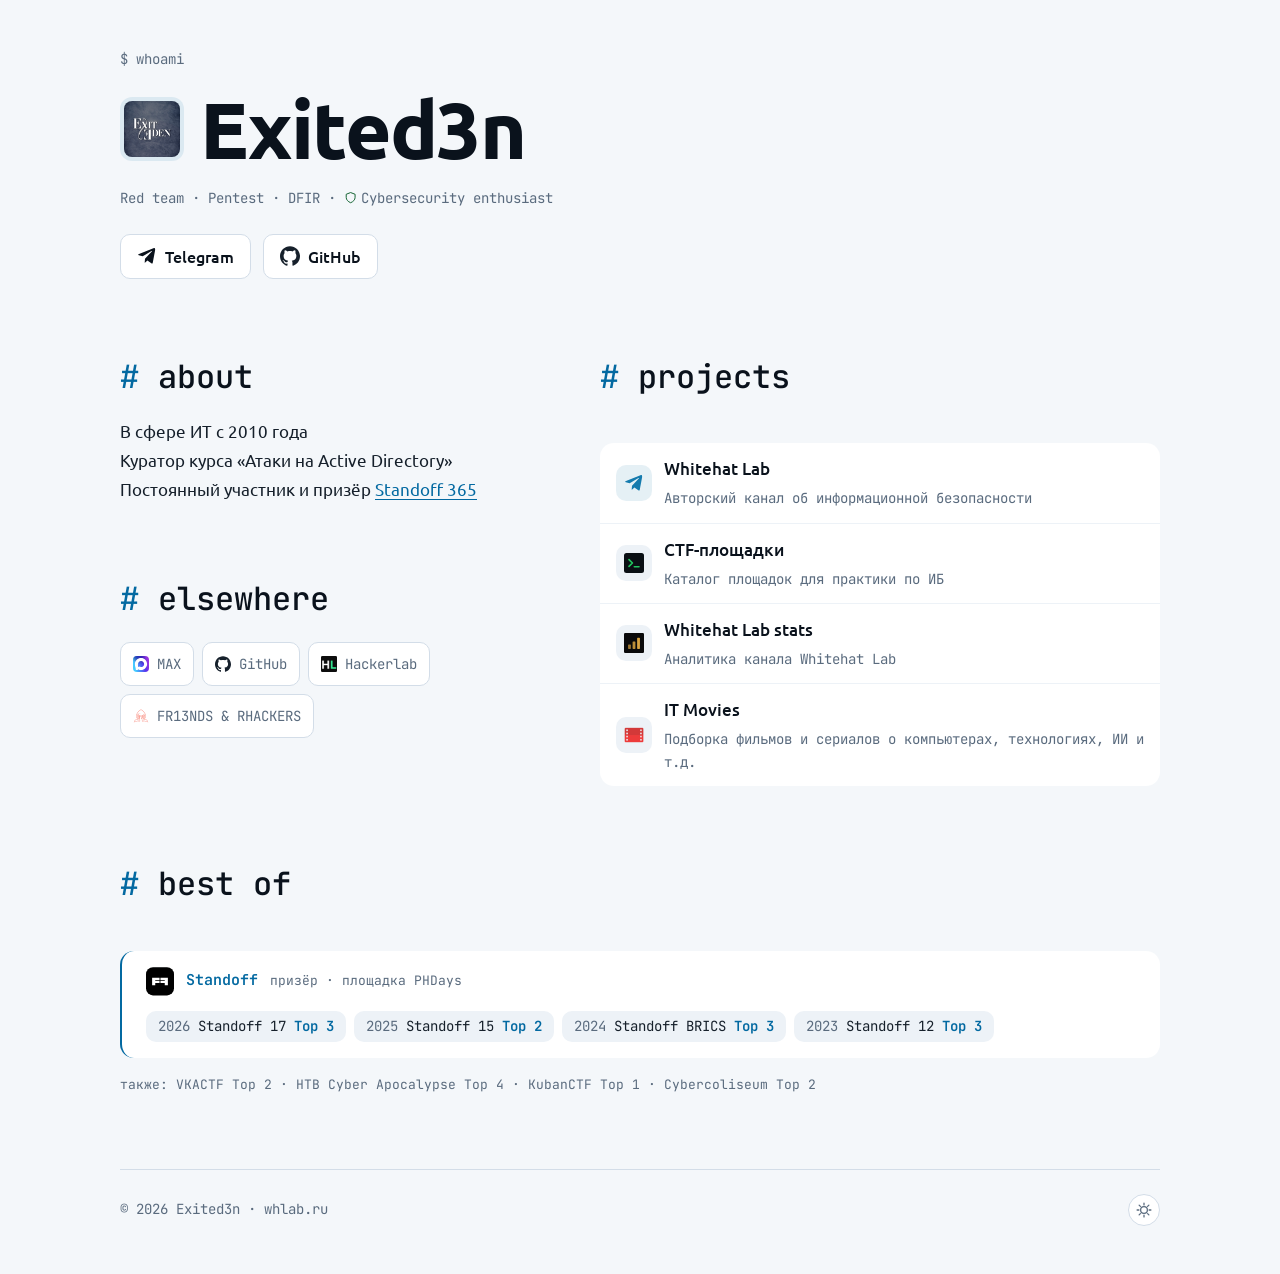
==== index.html @ 2a7cc83d "Fix manifest icon path, space after hash, Standoff BRICS label Подпись 2024: «Standoff BRICS» влезае" ====
<!DOCTYPE html>
<html lang="ru">
<head>
  <meta charset="utf-8">
  <meta name="viewport" content="width=device-width, initial-scale=1">
  <title>Exited3n - Red team, Pentest, DFIR</title>
  <meta name="description" content="Exited3n: пентест и форензика. Telegram-канал о технологиях и ИИ, каталог фильмов и статистика.">
  <meta name="theme-color" content="#0A0F14">
  <link rel="canonical" href="https://whlab.ru/">
  <link rel="icon" href="static/favicon.svg" type="image/svg+xml">
  <link rel="manifest" href="static/site.webmanifest">
  <!-- Счётчик живёт на другом хосте, поэтому соединение заранее: без этого
       каждая загрузка страницы сначала платит за DNS и TLS Яндекса. -->
  <link rel="preconnect" href="https://mc.yandex.ru" crossorigin>
  <meta property="og:type" content="website">
  <meta property="og:site_name" content="Exited3n">
  <meta property="og:locale" content="ru_RU">
  <meta property="og:title" content="Exited3n - Red team, Pentest, DFIR">
  <meta property="og:description" content="Exited3n: пентест и форензика. Telegram-канал о технологиях и ИИ, каталог фильмов и статистика.">
  <meta property="og:url" content="https://whlab.ru/">
  <meta property="og:image" content="https://whlab.ru/static/ogimage.webp">
  <meta name="twitter:card" content="summary_large_image">
  <meta name="twitter:image" content="https://whlab.ru/static/ogimage.webp">
  <script>
  (function () {
    var KEY = 'whlab-theme';
    var stored = null;
    try { stored = localStorage.getItem(KEY); } catch (e) {}
    if (stored !== 'light' && stored !== 'dark') stored = null;
    if (stored) document.documentElement.setAttribute('data-theme', stored);

    var mq = window.matchMedia('(prefers-color-scheme: light)');
    var meta = document.querySelector('meta[name="theme-color"]');

    // До первого клика выбор сделан не пользователем, а системой: атрибут не
    // выставлен, и CSS тянет светлую палитру из prefers-color-scheme. Это
    // поведение не предлагается в переключателе — выбора два, а «следовать
    // за системой» это начальное состояние, из которого один клик выводит.
    function effective() {
      return stored ? stored : (mq.matches ? 'light' : 'dark');
    }
    function paint() {
      var e = effective();
      if (meta) meta.setAttribute('content', e === 'light' ? '#F4F7FA' : '#0A0F14');
      if (window.whlabTheme) window.whlabTheme.label(e);
    }
    window.whlabTheme = {
      get: function () { return stored; },
      effective: effective,
      label: function () {},
      toggle: function () {
        stored = effective() === 'dark' ? 'light' : 'dark';
        document.documentElement.setAttribute('data-theme', stored);
        try { localStorage.setItem(KEY, stored); } catch (e) {}
        paint();
      }
    };
    paint();
  })();
  </script>
  <link rel="stylesheet" href="css/tokens.css">
  <link rel="stylesheet" href="css/fonts.css">
  <link rel="stylesheet" href="css/style.css">
</head>
<body>
  <div class="wrapper">

    <header class="hero">
      <p class="hero__prompt">$ whoami</p>
      <div class="hero__id">
        <img class="hero__avatar" src="static/exited3n.png" alt="" width="64" height="64">
        <h1 class="hero__name">Exited3n</h1>
      </div>
      <p class="hero__role">Red team · Pentest · DFIR<span class="hero__sep" aria-hidden="true"> · </span><span class="hero__tag"><span class="hero__shield" aria-hidden="true"><svg viewBox="0 0 24 24" fill="none" stroke="currentColor" stroke-width="1.8" stroke-linejoin="round" focusable="false"><path d="M12 2.8 20 5.9v5.6c0 4.6-3.3 7.6-8 9.7-4.7-2.1-8-5.1-8-9.7V5.9z"/></svg></span>Cybersecurity enthusiast</span></p>
      <p class="hero__cta">
        <a class="pill" href="https://t.me/wh_lab" target="_blank" rel="noopener noreferrer"><span class="pill__icon" aria-hidden="true"><svg viewBox="0 0 24 24"><path d="M21.9 4.3 18.9 20c-.2 1.1-.9 1.3-1.7.8l-4.7-3.5-2.3 2.2c-.3.3-.5.5-1 .5l.4-4.8L18 6.3c.4-.4-.1-.6-.6-.2L6.8 12.4 2.2 11c-1-.3-1-1 .2-1.5l18-7c.8-.3 1.5.2 1.2 1.8z"/></svg></span>Telegram</a>
        <a class="pill" href="https://github.com/akhomlyuk" target="_blank" rel="noopener noreferrer"><span class="pill__icon pill__icon--brand" aria-hidden="true"><svg viewBox="0 0 24 24"><path d="M12 .297c-6.63 0-12 5.373-12 12 0 5.303 3.438 9.8 8.205 11.385.6.113.82-.258.82-.577 0-.285-.01-1.04-.015-2.04-3.338.724-4.042-1.61-4.042-1.61C4.422 18.07 3.633 17.7 3.633 17.7c-1.087-.744.084-.729.084-.729 1.205.084 1.838 1.236 1.838 1.236 1.07 1.835 2.809 1.305 3.495.998.108-.776.417-1.305.76-1.605-2.665-.3-5.466-1.332-5.466-5.93 0-1.31.465-2.38 1.235-3.22-.135-.303-.54-1.523.105-3.176 0 0 1.005-.322 3.3 1.23.96-.267 1.98-.399 3-.405 1.02.006 2.04.138 3 .405 2.28-1.552 3.285-1.23 3.285-1.23.645 1.653.24 2.873.12 3.176.765.84 1.23 1.91 1.23 3.22 0 4.61-2.805 5.625-5.475 5.92.42.36.81 1.096.81 2.22 0 1.606-.015 2.896-.015 3.286 0 .315.21.69.825.57C20.565 22.092 24 17.592 24 12.297c0-6.627-5.373-12-12-12"/></svg></span>GitHub</a>
      </p>
    </header>

    <main>

      <section class="block" id="about">
        <h2 class="block__title"><span class="block__hash">#</span>about</h2>
        <ul class="facts">
          <li class="fact">В сфере ИТ с 2010 года</li>
          <li class="fact">Куратор курса «Атаки на Active Directory»</li>
          <li class="fact">Постоянный участник и призёр <a class="fact__link" href="https://standoff365.com/profile/Exited3n/" target="_blank" rel="noopener noreferrer">Standoff 365</a></li>
        </ul>
      </section>
      <section class="block block--panel" id="projects">
        <h2 class="block__title"><span class="block__hash">#</span>projects</h2>
        <!-- Одна панель со строками: три равные плитки читались как
             галерея, а это список того, что сделано. Канал первым —
             переход на него назван главной причиной прийти. -->
        <div class="panel">
          <a class="row row--accent" href="https://t.me/wh_lab" target="_blank" rel="noopener noreferrer">
            <span class="row__icon" aria-hidden="true"><svg viewBox="0 0 24 24" width="18" height="18" fill="currentColor"><path d="M21.9 4.3 18.9 20c-.2 1.1-.9 1.3-1.7.8l-4.7-3.5-2.3 2.2c-.3.3-.5.5-1 .5l.4-4.8L18 6.3c.4-.4-.1-.6-.6-.2L6.8 12.4 2.2 11c-1-.3-1-1 .2-1.5l18-7c.8-.3 1.5.2 1.2 1.8z"/></svg></span>
            <span class="row__body">
              <span class="row__name">Whitehat Lab</span>
              <span class="row__note">Авторский канал об информационной безопасности</span>
            </span>
          </a>
          <a class="row" href="https://ctf.whlab.ru" target="_blank" rel="noopener noreferrer">
            <span class="row__icon" aria-hidden="true"><img src="static/ctf.svg" alt="" width="20" height="20"></span>
            <span class="row__body">
              <span class="row__name">CTF-площадки</span>
              <span class="row__note">Каталог площадок для практики по ИБ</span>
            </span>
          </a>
          <a class="row" href="https://stats.whlab.ru" target="_blank" rel="noopener noreferrer">
            <span class="row__icon" aria-hidden="true"><img src="static/stats.svg" alt="" width="20" height="20"></span>
            <span class="row__body">
              <span class="row__name">Whitehat Lab stats</span>
              <span class="row__note">Аналитика канала Whitehat Lab</span>
            </span>
          </a>
          <a class="row" href="https://movies.whlab.ru" target="_blank" rel="noopener noreferrer">
            <span class="row__icon" aria-hidden="true"><img src="static/movies.png" alt="" width="20" height="20"></span>
            <span class="row__body">
              <span class="row__name">IT Movies</span>
              <span class="row__note">Подборка фильмов и сериалов о компьютерах, технологиях, ИИ и т.д.</span>
            </span>
          </a>
        </div>
      </section>
      <section class="block block--panel" id="best">
        <h2 class="block__title"><span class="block__hash">#</span>best of</h2>
        <!-- Четыре выступления Standoff в одной панели: по годам он
             попадал в три разных места и не читался как история. -->
        <div class="spotlight">
          <div class="spotlight__head">
            <span class="spotlight__icon" aria-hidden="true"><img src="static/standoff.svg" alt="" width="26" height="26"></span>
            <span class="spotlight__name">Standoff</span>
            <span class="spotlight__note">призёр · площадка PHDays</span>
          </div>
          <ul class="places">
            <li class="place"><span class="place__year">2026</span><span class="place__event">Standoff 17</span><span class="place__rank">Top 3</span></li>
            <li class="place"><span class="place__year">2025</span><span class="place__event">Standoff 15</span><span class="place__rank">Top 2</span></li>
            <li class="place"><span class="place__year">2024</span><span class="place__event" title="Standoff Red Team Scenarios">Standoff BRICS</span><span class="place__rank">Top 3</span></li>
            <li class="place"><span class="place__year">2023</span><span class="place__event">Standoff 12</span><span class="place__rank">Top 3</span></li>
          </ul>
        </div>
        <!-- Фоновые места: одна строка мелким моно. Ни кубков, ни
             медалей — отдельная графика сделала бы их равными Standoff.
             static/icons/trophy.svg и medal.svg после этого остались без
             ссылок; удалять их решает владелец, не прогон. -->
        <p class="also">также: VKACTF Top 2 · HTB Cyber Apocalypse Top 4 · KubanCTF Top 1 · Cybercoliseum Top 2</p>
      </section>
      <section class="block" id="elsewhere">
        <h2 class="block__title"><span class="block__hash">#</span>elsewhere</h2>
        <!-- Чипы по ширине содержимого, а не сетка: владелец будет
             добавлять ссылки, и фиксированная сетка ломалась бы на
             каждой новой. На узком экране чипы сами уходят в столбик. -->
        <ul class="chips">
          <li><a class="chip" href="https://max.ru/join/ByzPb9lbZJwBbvKvRvi3ioBNaFF9TyuXDy5vrIX48vs" target="_blank" rel="noopener noreferrer"><span class="chip__icon" aria-hidden="true"><img src="static/max.svg" alt="" width="16" height="16"></span>MAX</a></li>
          <li><a class="chip" href="https://github.com/akhomlyuk" target="_blank" rel="noopener noreferrer"><span class="chip__icon" aria-hidden="true"><svg viewBox="0 0 24 24" width="16" height="16" fill="currentColor"><path d="M12 .297c-6.63 0-12 5.373-12 12 0 5.303 3.438 9.8 8.205 11.385.6.113.82-.258.82-.577 0-.285-.01-1.04-.015-2.04-3.338.724-4.042-1.61-4.042-1.61C4.422 18.07 3.633 17.7 3.633 17.7c-1.087-.744.084-.729.084-.729 1.205.084 1.838 1.236 1.838 1.236 1.07 1.835 2.809 1.305 3.495.998.108-.776.417-1.305.76-1.605-2.665-.3-5.466-1.332-5.466-5.93 0-1.31.465-2.38 1.235-3.22-.135-.303-.54-1.523.105-3.176 0 0 1.005-.322 3.3 1.23.96-.267 1.98-.399 3-.405 1.02.006 2.04.138 3 .405 2.28-1.552 3.285-1.23 3.285-1.23.645 1.653.24 2.873.12 3.176.765.84 1.23 1.91 1.23 3.22 0 4.61-2.805 5.625-5.475 5.92.42.36.81 1.096.81 2.22 0 1.606-.015 2.896-.015 3.286 0 .315.21.69.825.57C20.565 22.092 24 17.592 24 12.297c0-6.627-5.373-12-12-12"/></svg></span>GitHub</a></li>
          <li><a class="chip" href="https://hackerlab.pro/users/Exited3n" target="_blank" rel="noopener noreferrer"><span class="chip__icon" aria-hidden="true"><img src="static/hackerlab.png" alt="" width="16" height="16"></span>Hackerlab</a></li>
          <li><a class="chip" href="https://standoff365.com/profile/community-group/fr13nds-rhackers" target="_blank" rel="noopener noreferrer"><span class="chip__icon" aria-hidden="true"><img src="static/fr13nds-rhackers.png" alt="" width="16" height="16"></span>FR13NDS &amp; RHACKERS</a></li>
        </ul>
      </section>

    </main>

    <footer class="footer">
      <p class="footer__copy">&copy; 2026 Exited3n &middot; whlab.ru</p>
      <button class="theme-toggle" type="button" data-theme-toggle aria-label="Тема оформления">
        <svg class="theme-toggle__icon theme-toggle__icon--sun" viewBox="0 0 24 24" width="18" height="18" aria-hidden="true" focusable="false">
          <circle cx="12" cy="12" r="4.5" fill="none" stroke="currentColor" stroke-width="1.7"/>
          <path d="M12 2.8v2.4M12 18.8v2.4M2.8 12h2.4M18.8 12h2.4M5.5 5.5l1.7 1.7M16.8 16.8l1.7 1.7M18.5 5.5l-1.7 1.7M7.2 16.8l-1.7 1.7" fill="none" stroke="currentColor" stroke-width="1.7" stroke-linecap="round"/>
        </svg>
        <svg class="theme-toggle__icon theme-toggle__icon--moon" viewBox="0 0 24 24" width="18" height="18" aria-hidden="true" focusable="false">
          <path d="M21 12.79A9 9 0 1 1 11.21 3 7 7 0 0 0 21 12.79z" fill="none" stroke="currentColor" stroke-width="1.7" stroke-linejoin="round"/>
        </svg>
      </button>
    </footer>

  </div>
  <script>
  (function () {
    var b = document.querySelector('[data-theme-toggle]');
    if (!b || !window.whlabTheme) return;
    window.whlabTheme.label = function (e) {
      // Какой знак видно — решаем здесь, а не в CSS. До первого клика
      // атрибута data-theme на <html> нет: страница следует за ОС, и
      // media-выражением не отличить «тёмная потому что так в системе»
      // от «тёмная потому что выбрали». Словом было 'dark'/'light',
      // теперь это data-атрибут на кнопке, а знак выбирает CSS.
      b.dataset.theme = e;
      b.setAttribute('aria-label', 'Тема оформления: ' +
        (e === 'light' ? 'светлая' : 'тёмная') + '. Нажмите, чтобы переключить');
    };
    b.addEventListener('click', function () { window.whlabTheme.toggle(); });
    window.whlabTheme.label(window.whlabTheme.effective());
  })();
  </script>

  <!-- Yandex.Metrika counter. Счётчик визитки, отдельный от movies.
       Номер в правом нижнем углу страницы дублируется намеренно: раскрытие
       обязано быть на самой странице, где идёт сбор, а не «где-то в
       политике», которой у визитки нет. -->
  <script type="text/javascript">
    (function(m,e,t,r,i,k,a){
        m[i]=m[i]||function(){(m[i].a=m[i].a||[]).push(arguments)};
        m[i].l=1*new Date();
        for (var j = 0; j < document.scripts.length; j++) {if (document.scripts[j].src === r) { return; }}
        k=e.createElement(t),a=e.getElementsByTagName(t)[0],k.async=1,k.src=r,a.parentNode.insertBefore(k,a)
    })(window, document,'script','https://mc.yandex.ru/metrika/tag.js?id=113542690', 'ym');

    ym(113542690, 'init', {ssr:true, clickmap:true, referrer: document.referrer, url: location.href, accurateTrackBounce:true, trackLinks:true});
  </script>
  <noscript><div><img src="https://mc.yandex.ru/watch/113542690" style="position:absolute; left:-9999px;" alt="" /></div></noscript>
  <!-- /Yandex.Metrika counter -->
</body>
</html>
---- css/tokens.css ----
/* Ops Console. Тёмная — референсная, светлая — та же структура в холодной
   инверсии. Общий язык с ctf-catalog, но набор токенов свой: палитра
   переиспользуется по назначению, а не копируется файлом, иначе первая же
   правка в одном проекте разъедется с остальными.

   Редизайн 2026-10-09: главный акцент — холодный голубой, зелёный ушёл
   в микро-сигналы под именем --signal. Контракты считаются скриптом
   tools/verify.py, а не на глаз: проверяются обе темы. */

:root {
  /* Поверхности, от фона к вложенным блокам */
  --bg: #0A0F14;
  --surface: #0F1620;
  --surface-2: #151E2A;

  /* Текст */
  --text: #DCE6F0;
  --text-strong: #F2F7FC;
  --muted: #7D8FA6;

  /* Границы: --border декоративный. Несёт смысл только там, где рисует
     контур поля — фокус идёт цветом --accent (спека §7). */
  --border: #1E2C3D;

  /* Акцент — холодный голубой из синевы фона, а не зелёный. Визитка
     эволюционирует, но не ломается: терминальный образ остаётся, просто
     главный цвет теперь холодный. Контраст: 8.98 на --bg, 8.48 на
     --surface, 7.84 на --surface-2 — текстовый порог 4.5 проходит
     с запасом в обеих темах. */
  --accent: #38BDF8;
  --accent-soft: rgba(56, 189, 248, 0.14);

  /* Зелёный остался, но только микро-сигналами: ховер карточек, ховер
     переключателя темы. Доминантой он больше не читается — 8.44 на --bg. */
  --signal: #22C55E;

  /* Фирменные цвета знаков. Telegram уставного синего #229ED9 на светлой
     плитке даёт 2.68:1 — ниже порога 3:1 для графики (WCAG 1.4.11),
     поэтому в светлой теме он темнее: #157BAE даёт 4.17:1 там и 3.58:1
     в тёмной, то есть проходит в обеих. */
  --tg: #229ED9;

  /* GitHub и MAX одноцветные, а их логотипы белые, поэтому в тёмной теме
     это белый, а в светлой — чернильный: фирменный чёрный GitHub на тёмной
     плитке даёт 1.07:1 и просто пропадает. */
  --brand-ink: #FFFFFF;

  /* Радиусы: карточки и панели крупнее плитки иконки, аватар между ними */
  --radius: 10px;
  --radius-md: 12px;
  --radius-lg: 14px;

  --font: 'Ubuntu', -apple-system, BlinkMacSystemFont, 'Segoe UI', Roboto, sans-serif;
  --mono: 'JetBrains Mono', ui-monospace, 'SF Mono', 'Cascadia Code', Consolas, monospace;

  /* Шкала отступов — единственный источник. Магические rem запрещены.
     Ступени не обязаны быть все задействованы: убрать неиспользуемую —
     значит завтра возвращать, и шкала перестанет быть шкалой. */
  --space-1: 0.25rem;
  --space-2: 0.5rem;
  --space-3: 0.75rem;
  --space-4: 1rem;
  --space-5: 1.5rem;
  --space-6: 2rem;
  --space-7: 3rem;
  --space-8: 4rem;

  /* Отступ между секциями. Главный рычаг ритма страницы.

     2026-10-09 владелец посмотрел на собранную страницу и назвал 98px
     «очень много»: шкала clamp(4rem, 10vw, 7.5rem) давала на десктопе
     почти 100px между каждой секцией, и три больших шва съедали всю
     страницу. Сдвинуто на clamp(3rem, 6vw, 4.5rem): на 985px теперь 59px
     вместо 98px, на телефоне пол 48px вместо 64px, и потолок 72px вместо
     120px на широком мониторе.

     Нижняя граница 3rem — это ровно ступень --space-7 шкалы: seam на
     телефоне не схлопывается в ничего, а остаётся тем же отступом, который
     уже есть на странице внутри блоков. Верхняя 4.5rem оставлена с запасом
     от --space-8 (4rem): на 1440px 6vw даёт 86px, и без потолка страница
     снова разошлась бы в больших мониторах, где её жаловались в первый раз. */
  --space-section: clamp(3rem, 6vw, 4.5rem);

  /* --shadow удалён редизайном 2026-10-09: подъём на ховере ушёл вместе
     с круглыми карточками, а отклик дают рамка и цвет. На странице
     больше нет ни одного потребителя тени. */

  /* Спека §2: колонки — 1fr и 1.25fr на ширине min(1040px, 100% - 2rem).
     Двум колонкам нужно больше, чем одной: в правой подписи проектов
     идут в две строки («Авторский канал об информационной безопасности»), и на 900px
     она бы сжималась в обрезку. Враппер — единственное место, где ширина
     ограничивается; margin-inline центрирует. */
  --wrapper-max: 1040px;

  color-scheme: dark;
}

/* Страховка для состояния auto. В :root тёмная тема, а :root без атрибута —
   это ровно «выбор не сделан». Без этого правила пользователь со светлой ОС,
   не выбравший тему руками, получил бы тёмную страницу, и auto перестал бы
   означать «как в системе». :not([data-theme]) не задевает ни одну из
   явных тем — там атрибут стоит. */
@media (prefers-color-scheme: light) {
  :root:not([data-theme]) {
    --bg: #F4F7FA;
    --surface: #FFFFFF;
    --surface-2: #EDF2F7;

    --text: #16202B;
    --text-strong: #0A121C;
    --muted: #5A6B7E;

    --border: #D3DDE8;

    /* 5.52 на --bg, 5.93 на --surface, 5.27 на --surface-2 */
    --accent: #0369A1;
    --accent-soft: rgba(3, 105, 161, 0.1);

    /* 6.63 на --bg */
    --signal: #166534;

    --tg: #157BAE;
    --brand-ink: #16202B;

    color-scheme: light;
  }
}

/* Явная светлая тема — тот же набор значений, что и в prefers-color-scheme
   выше. Дублируется намеренно: :not([data-theme]) не срабатывает, когда
   атрибут выставлен, а угадывать по нему CSS не умеет. Расхождение между
   блоками ловит verify.py — оно превратило бы страницу в наполовину
   светлую молча. */
[data-theme='light'] {
  --bg: #F4F7FA;
  --surface: #FFFFFF;
  --surface-2: #EDF2F7;

  --text: #16202B;
  --text-strong: #0A121C;
  --muted: #5A6B7E;

  --border: #D3DDE8;

  --accent: #0369A1;
  --accent-soft: rgba(3, 105, 161, 0.1);

  --signal: #166534;

  --tg: #157BAE;
  --brand-ink: #16202B;

  color-scheme: light;
}
---- css/fonts.css ----
/* Шрифты. Без этого файла токены --font и --mono указывают на имена,
   которых у половины машин нет, и страница молча рисуется системным
   моноширинным: дизайн задуман иначе, а отлаживать это приходится
   замером ширины текста, потому что ни один инструмент об этом не
   скажет.

   Ubuntu — те же файлы, что и на movies.whlab.ru, перенесены сюда
   файлами: визитка самостоятельный репозиторий, общего пакета нет, а
   шрифты это ассеты, и дублировать их нормально (в отличие от палитры,
   где дублирование разъезжается при первой правке).

   JetBrains Mono привезён с Google Fonts под лицензией OFL и
   самохостингом: внешний запрос засветил бы визит в логах третьей
   стороны, а счётчики на этом домене мы только что убрали. */

@font-face {
  font-family: "Ubuntu";
  font-style: normal;
  font-weight: 400;
  font-display: swap;
  src: url("../static/fonts/ubuntu-cyrillic-400-normal.woff2") format("woff2");
  unicode-range: U+0020, U+00A0, U+0301, U+0400-045F, U+0490-0491, U+04B0-04B1, U+2116;
}
@font-face {
  font-family: "Ubuntu";
  font-style: normal;
  font-weight: 400;
  font-display: swap;
  src: url("../static/fonts/ubuntu-latin-400-normal.woff2") format("woff2");
  unicode-range: U+0020-007E, U+00A0-00FF, U+0131, U+0152-0153, U+02BC, U+02C6, U+02DA, U+02DC, U+0300-0301, U+0303, U+0309, U+0323, U+2002, U+2009, U+200B, U+2013-2014, U+2018-201A, U+201C-201E, U+2022, U+2026, U+2032-2033, U+2039-203A, U+2044, U+20AC, U+2122, U+2212, U+FEFF, U+FFFD;
}
@font-face {
  font-family: "Ubuntu";
  font-style: normal;
  font-weight: 500;
  font-display: swap;
  src: url("../static/fonts/ubuntu-cyrillic-500-normal.woff2") format("woff2");
  unicode-range: U+0020, U+00A0, U+0301, U+0400-045F, U+0490-0491, U+04B0-04B1, U+2116;
}
@font-face {
  font-family: "Ubuntu";
  font-style: normal;
  font-weight: 500;
  font-display: swap;
  src: url("../static/fonts/ubuntu-latin-500-normal.woff2") format("woff2");
  unicode-range: U+0020-007E, U+00A0-00FF, U+0131, U+0152-0153, U+02BC, U+02C6, U+02DA, U+02DC, U+0300-0301, U+0303, U+0309, U+0323, U+2002, U+2009, U+200B, U+2013-2014, U+2018-201A, U+201C-201E, U+2022, U+2026, U+2032-2033, U+2039-203A, U+2044, U+20AC, U+2122, U+2212, U+FEFF, U+FFFD;
}
@font-face {
  font-family: "Ubuntu";
  font-style: normal;
  font-weight: 700;
  font-display: swap;
  src: url("../static/fonts/ubuntu-cyrillic-700-normal.woff2") format("woff2");
  unicode-range: U+0020, U+00A0, U+0301, U+0400-045F, U+0490-0491, U+04B0-04B1, U+2116;
}
@font-face {
  font-family: "Ubuntu";
  font-style: normal;
  font-weight: 700;
  font-display: swap;
  src: url("../static/fonts/ubuntu-latin-700-normal.woff2") format("woff2");
  unicode-range: U+0020-007E, U+00A0-00FF, U+0131, U+0152-0153, U+02BC, U+02C6, U+02DA, U+02DC, U+0300-0301, U+0303, U+0309, U+0323, U+2002, U+2009, U+200B, U+2013-2014, U+2018-201A, U+201C-201E, U+2022, U+2026, U+2032-2033, U+2039-203A, U+2044, U+20AC, U+2122, U+2212, U+FEFF, U+FFFD;
}

/* JetBrains Mono. Диапазоны взяты из ответа Google Fonts для этого
   семейства, а не придуманы: у всех трёх файлов стояло U+0000-00FF, то
   есть одинаковое. Диапазоны перекрываются, а при совпадении выигрывает
   последнее объявление, то есть латинский файл. В нём нет кириллических
   глифов, поэтому весь русский текст в моноширинных элементах — а это
   .console__role, заголовки блоков и подписи разделов — уходил в
   системный шрифт по умолчанию и рисовался пропорциональным. Заметить
   это трудно: страница не падает, а без замера ширины не видно, что
   подставился другой шрифт.

   font-weight: 400 700 — это диапазон, и он здесь уместен: Google
   отдаёт один и тот же вариативный файл и на 400, и на 700. Проверить
   это можно только по URL в его css2, поиском строки "fvar" внутри
   woff2 не выйдет — в woff2 каталог таблиц хранится битовыми флагами,
   и имена известных таблиц в открытом виде не лежат.

   Сабсеты greek, vietnamese и latin-ext не заведены: на странице их
   символов нет, а файл ради несуществующего текста — это вес, который
   платит первый же посетитель. */
@font-face {
  font-family: "JetBrains Mono";
  font-style: normal;
  font-weight: 400 700;
  font-display: swap;
  src: url("../static/fonts/jetbrains-mono-cyrillic-ext.woff2") format("woff2");
  unicode-range: U+0460-052F, U+1C80-1C8A, U+20B4, U+2DE0-2DFF, U+A640-A69F, U+FE2E-FE2F;
}
@font-face {
  font-family: "JetBrains Mono";
  font-style: normal;
  font-weight: 400 700;
  font-display: swap;
  src: url("../static/fonts/jetbrains-mono-cyrillic.woff2") format("woff2");
  unicode-range: U+0301, U+0400-045F, U+0490-0491, U+04B0-04B1, U+2116;
}
@font-face {
  font-family: "JetBrains Mono";
  font-style: normal;
  font-weight: 400 700;
  font-display: swap;
  src: url("../static/fonts/jetbrains-mono-latin.woff2") format("woff2");
  unicode-range: U+0000-00FF, U+0131, U+0152-0153, U+02BB-02BC, U+02C6, U+02DA, U+02DC, U+0304, U+0308, U+0329, U+2000-206F, U+20AC, U+2122, U+2191, U+2193, U+2212, U+2215, U+FEFF, U+FFFD;
}
---- css/style.css ----
/* Раскладка визитки. Единственный источник цветов и отступов — tokens.css;
   здесь только форма. Правило: ни одного цвета и ни одного rem мимо
   токенов, иначе страница перестанет переключаться темой целиком.

   Редизайн 2026-10-09 «Консоль-герой». Одно отступов — clamp() из спеки,
   один размер — fluid-шкала clamp(): это единственные литералы в файле,
   и они записаны тут же с пояснением. */

*, *::before, *::after { box-sizing: border-box; }

body {
  margin: 0;
  background: var(--bg);
  color: var(--text);
  font-family: var(--font);
  font-size: 16px;
  /* Спека §4: 1.65 — главный рычаг воздуха после отступов секций. */
  line-height: 1.65;
  -webkit-font-smoothing: antialiased;
}

/* Ширина страницы, спека §2: min(1040px, 100% - 2rem), где 1040px —
   это --wrapper-max из tokens.css. Отступ по бокам входит в
   100% - 2rem, поэтому padding-inline не нужен — иначе поля
   получились бы 2rem плюс ещё 1rem. Враппер — единственное место,
   где ширина ограничивается; margin-inline центрирует. */
.wrapper {
  width: min(var(--wrapper-max), 100% - 2rem);
  margin-inline: auto;
  padding-block: var(--space-7);
  display: flex;
  flex-direction: column;
  gap: var(--space-section);
}

/* --- Hero --------------------------------------------------------------- */

/* Hero по высоте контента. Распорка min-height: 70vh была спецификацией
   старой версии, но при коротком hero она оставляла под ним дыру в
   пол-экрана, а сверху ещё --space-section — двойной провал перед about.
   Контент прижат к началу по умолчанию, и первый экран не требует
   скролла именно потому, что контент идёт сразу за шапкой. */
.hero {
  display: flex;
  flex-direction: column;
  gap: var(--space-4);
}

.hero__prompt {
  margin: 0;
  font-family: var(--mono);
  font-size: 0.875rem;
  color: var(--muted);
}

/* Аватар слева от имени на десктопе. Спека §5: 64px, radius 12px. */
.hero__id {
  display: flex;
  align-items: center;
  gap: var(--space-4);
}

.hero__avatar {
  flex: none;
  width: 64px;
  height: 64px;
  padding: var(--space-1);
  border-radius: var(--radius-md);
  background: var(--accent-soft);
  object-fit: cover;
}

/* Спека §4: имя 56-80px. Ubuntu, а не моноширинный — в редизайне
   терминальность ушла в промпт и курсор, а имя читается как заголовок. */
.hero__name {
  margin: 0;
  font-family: var(--font);
  font-size: clamp(2.5rem, 8vw, 5rem);
  font-weight: 700;
  line-height: 1.05;
  letter-spacing: -0.02em;
  color: var(--text-strong);
  text-wrap: balance;
}

.hero__role {
  margin: 0;
  font-family: var(--mono);
  font-size: 0.875rem;
  color: var(--muted);
}

.hero__tag { white-space: nowrap; }

/* Щит неразрывен со словом «enthusiast»: перенос разорвал бы связку
   пополам. Вертикальное выравнивание по нижнему краю — щит не должен
   прыгать в строке с кириллицей и латиницей разного роста. */
.hero__shield {
  display: inline-flex;
  align-items: baseline;
  vertical-align: -0.08em;
  margin-right: 0.3em;
  color: var(--signal);
}

.hero__shield svg { width: 0.95em; height: 0.95em; }

.hero__cta {
  display: flex;
  flex-wrap: wrap;
  gap: var(--space-3);
  margin: var(--space-2) 0 0;
}

/* --- CTA-пилюли -------------------------------------------------------- */

/* Прямоугольник с небольшим радиусом, а не пилюля: под именем две
   ссылки-подписи, и круглые торцы делали ряд из них похожим на
   декоративную ленту. --radius достаточно, он же отдаёт кнопке вид,
   согласованный с плитками. */
.pill {
  display: inline-flex;
  align-items: center;
  gap: var(--space-2);
  min-height: 44px;
  padding: var(--space-2) var(--space-4);
  border: 1px solid var(--border);
  border-radius: var(--radius);
  background: var(--surface);
  color: var(--text-strong);
  font-weight: 500;
  text-decoration: none;
  transition: border-color 0.15s ease, background 0.15s ease;
}

.pill:hover {
  border-color: var(--signal);
}

/* Telegram и GitHub в шапке оформлены одинаково — решение владельца от
   2026-10-09, отменившее прежнее «канал остаётся акцентной кнопкой».
   Владелец посмотрел на собранную страницу и сказал прямо: «не надо ее
   синим выделять». Два одинаковых бокса под именем читаются как один ряд
   ссылок, а голубая кнопка выбивалась из палитры и перетягивала на себя
   внимание раньше, чем имя.

   Спека §3.1 поправлена в том же решении; здесь класса .pill--accent
   больше нет, и правил для него тоже: модификатор без потребителей —
   это ровно тот мёртвый CSS, которого check_tokens не видит, а
   check_no_literals_outside_tokens и подавно. */

/* Фирменный чёрный GitHub на тёмной плитке даёт 1.07:1 и просто
   пропадает, поэтому знак красится в --brand-ink.

   Класса .pill__icon--tg не существует — и не только потому, что кнопка
   больше не акцентная. Он был добавлен под пару «--tg на --accent»:
   фирменный синий на голубом фоне даёт 1.26:1 (светлая) и 1.41:1
   (тёмная), то есть знак главного перехода на канал просто исчезал, а
   пара всё равно оставалась в контрастной сети, потому что объявить её
   на бумаге было нечем. Правило, которого нигде не видно, — мёртвый CSS:
   его удаление ничего не меняет на странице, но оставляет --tg в поле
   зрения у того, кто правит кнопку.

   Знак Telegram в шапке красится как текст кнопки (--text-strong), и
   контраст с --surface держит текстовый порог. --tg остаётся живым
   токеном: его по-прежнему держит .row--accent .row__icon в панели
   projects, где знак лежит на тонированной плитке, а не на фоне. */
.pill__icon {
  flex: none;
  display: grid;
  place-items: center;
  width: 20px;
  height: 20px;
}

.pill__icon svg { width: 100%; height: 100%; fill: currentColor; }

.pill__icon--brand { color: var(--brand-ink); }

/* --- Секции ------------------------------------------------------------ */

/* Спека §2: широкий экран — две колонки, projects шире и тянется на обе
   строки. Названия областей вместо номеров строк: перестановка блоков
   в разметке не должна ломать раскладку, а области это выражают.
   Порядок в DOM (hero, about, projects, best, elsewhere) совпадает с
   порядком на узком экране, поэтому order не нужен нигде. */
main {
  display: grid;
  grid-template-areas:
    'about projects'
    'elsewhere projects'
    'best best';
  grid-template-columns: 1fr 1.25fr;
  column-gap: var(--space-6);
  /* Ряды без общего отступа: у каждого блока своя вертикальная ритмика,
     а один row-gap на все три ряда растянул бы промежуток между фактами
     в about до размера секции. */
  row-gap: 0;
  align-items: start;
}

#about     { grid-area: about; }
#projects  { grid-area: projects; }
#best      { grid-area: best; }
#elsewhere { grid-area: elsewhere; }

/* Вертикальные отступы внутри грида задаются полями: в гриде и во flex
   поля не схлопываются, поэтому ритмика предсказуема — в отличие от
   margin-top у соседних блочных элементов. */
#about     { margin-block-end: var(--space-5); }

/* Отступ сверху у best — тот же --space-section, что и швы .wrapper.
     Раньше он стоял поверх block-gap, и над «#best of» получалась дыра
     в 198px — владелец отметил её отдельно, и именно она была самым
     заметным местом страницы. Теперь это ровно один шов, а не полтора:
     retune --space-section 2026-10-09 снял 40px отсюда и 39px у соседних
     секций, и третий ряд отделился от второго так же, как второй от
     первого. Отдельного числа здесь намеренно нет: если бы #best отодвигался
     не тем же токеном, правка ритма разъехалась бы в двух местах сразу. */
#best      { margin-block-start: var(--space-section); }

.block {
  display: flex;
  flex-direction: column;
  gap: var(--space-4);
  /* Грид-элемент по умолчанию не даёт сжиматься уже своего содержимого
     (min-width: auto). Длинная строка в карточке projects растянула бы
     трек 1.25fr шириной текста, и колонки перестали бы быть колонками —
     страница при этом выглядит рабочей, править придётся по факту. */
  min-width: 0;
}

/* Спека §4: mono 500, решётка вместо прежнего висячего `_`. Подчёркивание
   читалось как незакрытый промпт — незаконченная мысль, а решётка в
   начале читается как рут и рифмуется с `$ whoami` в шапке. */
.block__title {
  margin: 0;
  font-family: var(--mono);
  font-size: clamp(1.5rem, 4vw, 2rem);
  font-weight: 500;
  color: var(--text-strong);
  text-wrap: balance;
}

/* Отступ от заголовка до содержимого разный: у блоков с панелью он
   больше, панель тяжелее строки текста. Промежуточный отступ — тот же,
   что и под `$ whoami`, где промпт тоже отделён от содержимого. */
.block--panel > .block__title { margin-block-end: var(--space-5); }

/* Пробел после решётки — такой же, как после `$` в шапке. Ширина
   пробела в этой гарнитуре равна 0.6em (замерено), и em, а не rem:
   заголовок течёт через clamp(), и фиксированный отступ разошёлся бы
   с ним на узких экранах. */
.block__hash {
  color: var(--accent);
  margin-right: 0.6em;
}

/* about — список фактов, а не абзац: каждый пункт отвечает на свой
   вопрос, и ссылка внутри факта остаётся на своём месте при правке
   соседней строки. */
/* Факты читаются списком, а не тремя абзацами: 2026-10-09 владелец
   назвал их «растянутыми» и отметил все три. Поэтому gap ужат до
   --space-1, а межстрочный интервал самого факта — до 1.45 (было 1.65 от
   body, то есть 26.4px на 17px текста). Итоговый шаг строки списка вместо
   34.4px — около 29px: факты остаются отдельными строками, но стоят
   плотно, как список, а не как три абзаца с пустыми промежутками. */
.facts {
  list-style: none;
  margin: 0;
  padding: 0;
  display: flex;
  flex-direction: column;
  gap: var(--space-1);
}

.fact {
  font-size: 1.0625rem;
  line-height: 1.45;
  color: var(--text);
  text-wrap: pretty;
}

.fact__link {
  color: var(--accent);
  text-decoration: none;
  border-bottom: 1px solid currentColor;
  transition: color 0.15s ease;
}

.fact__link:hover { color: var(--signal); }

.fact__link:focus-visible {
  outline: 2px solid var(--accent);
  outline-offset: 2px;
}

/* --- Чипы: лента ссылок ------------------------------------------------- */

/* Ширина по содержимому, а не сетка. Владелец добавляет ссылки, и
   фиксированная сетка ломалась бы на каждой новой: чип на flex-wrap
   занимает ровно свою ширину, новая ссылка встаёт в конец строки или
   переносится. На узком экране чипы перестают помещаться и сами уходят
   в столбик — отдельное медиа-правило не нужно. */
.chips {
  list-style: none;
  margin: 0;
  padding: 0;
  display: flex;
  flex-wrap: wrap;
  gap: var(--space-2);
}

/* li остаются обычными флекс-элементами, без display: contents. Бокс li
   и так равен ширине чипа: чип объявлен white-space: nowrap, поэтому
   min-content li равен его содержимому и перенос считается по ссылке.
   contents убрал бы пункты списка из дерева доступности у части
   браузеров и скринридеров — ради выигрыша, которого здесь нет. */

.chip {
  display: inline-flex;
  align-items: center;
  gap: var(--space-2);
  min-height: 44px;
  padding: var(--space-2) var(--space-3);
  border: 1px solid var(--border);
  border-radius: var(--radius);
  background: var(--surface);
  color: var(--muted);
  font-family: var(--mono);
  font-size: 0.875rem;
  text-decoration: none;
  white-space: nowrap;
  transition: color 0.15s ease, border-color 0.15s ease;
}

.chip:hover {
  color: var(--signal);
  border-color: var(--signal);
}

.chip__icon {
  flex: none;
  display: grid;
  place-items: center;
  width: 16px;
  height: 16px;
  color: var(--brand-ink);
}

.chip__icon img,
.chip__icon svg {
  display: block;
  width: 100%;
  height: 100%;
  object-fit: contain;
}

.chip__icon svg { fill: currentColor; }

/* --- Projects: одна широкая панель ------------------------------------- */

.panel {
  background: var(--surface);
  border-radius: var(--radius-lg);
  overflow: hidden;
}

.panel > .row + .row { border-top: 1px solid var(--surface-2); }

.row {
  display: flex;
  align-items: center;
  gap: var(--space-3);
  min-height: 56px;
  padding: var(--space-3) var(--space-4);
  text-decoration: none;
  color: inherit;
  transition: background 0.15s ease;
}

.row:hover { background: var(--surface-2); }

.row__icon {
  flex: none;
  display: grid;
  place-items: center;
  width: 36px;
  height: 36px;
  border-radius: var(--radius);
  background: var(--surface-2);
  color: var(--accent);
}

/* Знак внутри плитки — фиксированные 20px, а не 100% плитки.

   Плитка 36px, и при width: 100% глиф занимал её целиком, без отступа:
   самолётик Telegram читался не значком в плитке, а плошкой, и был
   заметно крупнее прочих знаков страницы. Тот же размер, что и у
   .pill__icon, — и он по той же причине рабочий: 20px это размер
   знака, который на странице и должен быть, а размер плитки отвечает
   за вес блока, а не за размер глифа.

   У .chip__icon и .spotlight__icon внутренний знак остаётся 100%: там
   плитка сама себе знак (16px и 28px), и отступ ей не нужен — дать его
   значило бы просто отрисовать знак вдвое мельче. Здесь плитка 36px,
   и 20px знака внутри неё оставляют рамку в 8px с каждой стороны.

   object-fit: contain оставлен: знаки разной природы (svg и растр)
   приводятся к одному боксу, а не растягиваются под него. */
.row__icon img,
.row__icon svg {
  display: block;
  width: 20px;
  height: 20px;
  object-fit: contain;
}

.row__icon svg { fill: currentColor; }

/* Знак канала в фирменном цвете: он и без подписи узнаётся, а общий
   акцент на первой строке сделал бы её просто ещё одной. */
.row--accent .row__icon {
  background: var(--accent-soft);
  color: var(--tg);
}

.row__body {
  display: flex;
  flex-direction: column;
  gap: var(--space-1);
  min-width: 0;
}

.row__name {
  color: var(--text-strong);
  font-size: 1.0625rem;
  font-weight: 500;
}

.row__note {
  color: var(--muted);
  font-family: var(--mono);
  font-size: 0.875rem;
}

/* Кольцо фокуса на строке панели рисуется внутрь строки: снаружи его
   срезал бы overflow панели, и первая строка потеряла бы индикатор
   фокуса целиком.

   Селектор с `.panel` — не украшение, а единственная причина, по которой
   правило вообще работает. Общее правило фокуса ниже перечисляет
   `.row:focus-visible` рядом с чипами и кнопками и объявляет
   `outline-offset: 2px`. У простого `.row:focus-visible` специфичность
   была бы такая же, (0,2,0), и побеждал бы более поздний по тексту —
   то есть общий отступ 2px, а кольцо срезал бы overflow панели. Лишний
   класс поднимает правило до (0,3,0) и делает отступ -2px независимым от
   порядка правил в файле: переставить блоки местами или перенести это
   правило выше общего больше ничего не сломает. В общий список фокуса
   `outline-offset` для `.row` возвращать нельзя. */
.panel .row:focus-visible { outline-offset: -2px; }

/* --- best of ------------------------------------------------------------ */

.spotlight {
  background: var(--surface);
  border-left: 2px solid var(--accent);
  border-radius: var(--radius-lg);
  padding: var(--space-4) var(--space-5);
}

.spotlight__head {
  display: flex;
  align-items: center;
  gap: var(--space-3);
  flex-wrap: wrap;
}

.spotlight__icon {
  flex: none;
  display: grid;
  place-items: center;
  width: 28px;
  height: 28px;
  border-radius: var(--radius);
  background: var(--surface-2);
  color: var(--accent);
}

.spotlight__icon img {
  display: block;
  width: 100%;
  height: 100%;
  object-fit: contain;
}

.spotlight__name {
  font-family: var(--mono);
  font-size: 0.9375rem;
  font-weight: 600;
  color: var(--accent);
}

.spotlight__note {
  font-family: var(--mono);
  font-size: 0.8125rem;
  color: var(--muted);
}

.places {
  list-style: none;
  margin: var(--space-4) 0 0;
  padding: 0;
  display: flex;
  flex-wrap: wrap;
  gap: var(--space-2);
}

.place {
  display: inline-flex;
  align-items: baseline;
  gap: var(--space-2);
  padding: var(--space-1) var(--space-3);
  background: var(--surface-2);
  border-radius: var(--radius);
  font-family: var(--mono);
  font-size: 0.875rem;
  color: var(--text);
}

/* Год и место — атомарные подписи, и переносить их нельзя.

  На 320px панель отдаёт ленте мест 238px (288 полосы минус 2px рамки и
  48px полей), а плитка с местом занимает 208px. Флекс сжимает её, и
  сжимается не панель, а подписи внутри: перенос названия площадки ещё
  терпим, а «Top / 3» — это уже не перенос, а опечатка, и плитка
  становится вдвое выше соседних. С неразрывными подписями сжимается
  только название площадки, и то по границе слова.

  Перенос названия площадки терпим, но не решает задачи: полное «Standoff
  Red Team Scenarios» просит с плиткой 267px против 238px полосы, флекс
  сжимает плитку, и перенос падает на название — плитка 2024 становится
  54px против 31px у соседей (замерено в браузере на 320px). Поэтому в
  плитке стоит короткое «Standoff BRICS» (233px, запас 5px), а полное
  название унесено в title того же span, где оно не борется за ширину.
  Вернуть полное название в плитку нельзя: white-space: nowrap на
  .place__event убирает перенос, но не ширину — плитка станет 267px и
  перестанет влезать в ленту. Это ловит check_wrapping_tiles в
  tools/narrow_test.py. Подпись впритык: если место снова поедет —
  сокращать BRICS, не год и не место. */
.place__year { color: var(--muted); white-space: nowrap; }
.place__rank { color: var(--accent); font-weight: 600; white-space: nowrap; }

/* Фоновые места: приглушённая строка под панелью. Разница масштаба
   с панелью и есть весь смысл — Standoff читается первым без
   цветовых пятен.

   `margin: 0` — не украшение, а необходимое объявление. Отступ сверху
   должен нести контейнер: #best это .block, то есть флекс-колонка с
   gap: var(--space-4), и своего margin у .also быть не должно, иначе он
   сложится с gap. Но и убрать объявление целиком нельзя: .also это <p>,
   а в файле нет сброса для p (только body { margin: 0 }), поэтому без
   margin: 0 сверху вступает пользовательский агент — 1em, и отступ под
   панелью становится gap плюс эти 13px вместо одного gap. `margin: 0`
   обнуляет обе границы, и единственный отступ, который остаётся, —
   gap контейнера; внизу он тоже не нужен, там отступ до следующего
   блока задаёт уже сам .block. */
.also {
  margin: 0;
  font-family: var(--mono);
  font-size: 0.8125rem;
  line-height: 1.75;
  color: var(--muted);
}

/* --- Footer ------------------------------------------------------------- */

/* Спека §3: копирайт и переключатель темы в подвале. Переключатель
   уехал из header, где он конкурировал с именем за внимание. */
.footer {
  display: flex;
  align-items: center;
  justify-content: space-between;
  gap: var(--space-4);
  padding-top: var(--space-5);
  border-top: 1px solid var(--border);
}

.footer__copy {
  margin: 0;
  font-family: var(--mono);
  font-size: 0.875rem;
  color: var(--muted);
}

/* --- Переключатель темы ------------------------------------------------ */

.theme-toggle {
  flex: none;
  display: grid;
  place-items: center;
  width: 32px;
  height: 32px;
  /* flex: none обязателен: без него кнопка — гибкий элемент, и при
     переносе текста рядом она сжимается; border-radius: 50% на
     вытянутом боксе рисует эллипс вместо круга — луна и солнце
     выглядели плющеными. */
  flex: none;
  padding: 0;
  border: 1px solid var(--border);
  border-radius: 50%;
  background: var(--surface);
  color: var(--muted);
  cursor: pointer;
  transition: color 0.15s ease, border-color 0.15s ease;
}

.theme-toggle__icon { display: none; }

/* Иконка не должна ни сжиматься, ни переполнять кнопку. Ширина и
   высота заданы явно, а не наследуются из HTML-атрибутов: без
   flex-shrink SVG внутри grid-сетки занимает всю доступную ячейку. */
.theme-toggle__icon {
  width: 18px;
  height: 18px;
  flex: none;
}

/* Какой знак видно — решает CSS по data-атрибуту, который скрипт
   ставит на кнопку: до первого клика атрибута data-theme на <html>
   нет, и media-выражением не отличить «тёмная потому что так в
   системе» от «тёмная потому что выбрали». */
.theme-toggle[data-theme='light'] .theme-toggle__icon--sun,
.theme-toggle[data-theme='dark'] .theme-toggle__icon--moon {
  display: block;
}

.theme-toggle:hover {
  color: var(--signal);
  border-color: var(--signal);
}

/* --- Фокус -------------------------------------------------------------- */

/* Спека §7: 2px цветом акцента на всех интерактивах. Отступ 2px — для
   всех, кроме строк панели projects: их кольцо уходит внутрь строки, и
   это переопределяет правило `.panel .row:focus-visible` повышенной
   специфичности. */
.pill:focus-visible,
.chip:focus-visible,
.row:focus-visible,
.fact__link:focus-visible,
.theme-toggle:focus-visible {
  outline: 2px solid var(--accent);
  outline-offset: 2px;
}

/* --- Мобильный < 640px -------------------------------------------------- */

/* Спека §2.2 и §6: ниже 640px — одна колонка в порядке DOM. Области
   перечислены явно, а не сброшены в auto: порядок чтения обязан быть
   виден в коде, иначе возвращение порядка в DOM не заметит ни один
   прогон. Отступы секций сползают к нижней границе clamp() сами.

   Нижняя граница --space-section после правки 2026-10-09 — 3rem, то есть
   48px на телефоне против прежних 64px: seam стал плотнее, но не схлопнулся
   в ноль (замерено в браузере на 320px). Поэтому поля обёртки здесь
   оставлены на --space-5 (24px), а не опущены до --space-3: 24 и 48 —
   два порядка, и низ страницы не прилипает к краю окна. */
@media (max-width: 640px) {
  main {
    grid-template-areas:
      'about'
      'projects'
      'best'
      'elsewhere';
    grid-template-columns: 1fr;
  }

  #about    { margin-block-end: var(--space-section); }
  #projects { margin-block-end: var(--space-section); }

  /* У best на широком экране отступ сверху: он третий ряд и отделён от
     верхних блоков. В одной колонке над ним стоит projects, который уже
     отодвинут своим margin-block-end, а поля в гриде не схлопываются —
     без сброса промежуток projects → best вышел бы вдвое больше всех
     остальных. Сброс полный (0 сверху), а не уменьшение до --space-5:
     снизу best и так отодвинут своим --space-section, и на 320px это
     48px — ещё 48 сверху дали бы дыру в 96px подряд. */
  #best     { margin-block: 0 var(--space-section); }

  .hero__id {
    flex-direction: column;
    align-items: flex-start;
    gap: var(--space-3);
  }

  .hero__cta .pill {
    flex: 1 1 100%;
    justify-content: center;
  }

  .wrapper { padding-block: var(--space-5); }
}

/* --- Reduced motion ----------------------------------------------------- */

/* Спека §7: движение при вестибулярных нарушениях — не украшение, а
   помеха, поэтому выключаются переходы. Подъёма на ховере на странице
   больше нет: он ушёл вместе с круглыми карточками и тенью, а отклик
   дают рамка и цвет. Гасить нечего, поэтому transform здесь не
   упоминается — иначе правило охраняло бы пустоту. Переходы при этом
   остались: строка панели projects меняет фон под курсором, как чип —
   цвет и рамку. */
@media (prefers-reduced-motion: reduce) {
  .pill, .chip, .row, .theme-toggle, .fact__link { transition: none; }
}

/* --- Печать ------------------------------------------------------------- */

/* Визитку реально печатают — из неё делают визитки. Тёмный фон на
   печати съедает тонер, а текст, нарисованный --muted, при выключенных
   фонах печатающего диалога может оказаться белым на белом. Поэтому
   цвета подставляются явно, а не «надеемся, что браузер догадается». */
@media print {
  :root {
    --bg: #FFFFFF;
    --surface: #FFFFFF;
    --surface-2: #FFFFFF;
    --text: #000000;
    --text-strong: #000000;
    --muted: #333333;
    --border: #BBBBBB;
    --accent: #0369A1;
    --signal: #166534;

    /* Фирменные знаки печатались белилами по белому и просто исчезали:
       --brand-ink в тёмной теме это #FFFFFF, и на бумаге он неотличим
       от фона. Telegram-синий #229ED9 даёт на белом 2.68:1, то есть ниже
       порога даже для графики — на печати он тоже темнеет. Тонированная
       плитка аватара на бумаге не нужна вовсе. */
    --brand-ink: #000000;
    --tg: #157BAE;
    --accent-soft: #FFFFFF;
  }

  body { background: #FFFFFF; }

  /* Спека §7: на листе одна колонка в порядке чтения. Области названы
     явно, а не сброшены в auto — иначе возвращение двух колонок на
     печати не заметил бы ни один прогон. */
  main {
    grid-template-areas:
      'about'
      'projects'
      'best'
      'elsewhere';
    grid-template-columns: 1fr;
  }

  #about, #projects, #best { margin-block-end: var(--space-5); }

  /* У best сверху есть отступ, и он не от кого-то: широкая раскладка
     отодвигает третий ряд от двух верхних, потому что projects тянется
     на оба ряда правой колонки. На листе в одну колонку этого
     родства нет, а поле остаётся: медиа-условия не складываются,
     блок 640px на A4 (794px) и Letter (816px) не действует вовсе.
     Поля в гриде не схлопываются, поэтому промежуток projects → best
     сложился бы из двух — своего margin-block-end и чужого margin-block-start
     у best — и стал бы вдвое шире соседних.

     Числа в пояснении пришлось переписать вместе со шкалой 2026-10-09:
     --space-section теперь clamp(3rem, 6vw, 4.5rem), то есть 48px на A4
     (было 79px), и дыра над панелью Standoff вышла 72px против 24px у
     остальных промежутков на бумаге — тройка, а не четверка. Правило
     осталось: печатный блок под @media 640px не попадает, и снимать
     margin-block-start у best обязан он сам. */
  #best { margin-block-start: 0; }

  /* Скругление панели держится на обрезании: на бумаге углы должны быть
     прямыми, и панель обязана отдать этот угол содержимому строк. */
  .panel {
    border-radius: 0;
    overflow: visible;
  }

  .spotlight { border-radius: 0; }

  /* Блок не должен рваться пополам между страницами. Тени на странице нет
     (--shadow убран редизайном), поэтому правило охраняет только разрыв. */
  .hero,
  .chip,
  .row,
  .spotlight,
  .panel { break-inside: avoid; }

  .theme-toggle { display: none; }

  a[href]::after {
    content: " (" attr(href) ")";
    font-size: 0.75em;
    color: #555555;
  }

  /* Адрес в конце ссылки должен помещаться на лист любого размера, а
     правило выше печатает его у КАЖДОЙ ссылки, включая чипы. На экране
     чип помещается в полосу, на бумаге — нет: .chip объявлен
     white-space: nowrap, а самый широкий адрес (max.ru/join/…) даёт
     вместе с подписью около 665px против 527px полосы A5 и 289px
     полосы визитки 85 мм. A4 проходит случайно, и до первого
     распечатанного черновика это не видно: на превью страница
     выглядит рабочей, а на бумаге вылезает за поля.

     Перенос — правильное решение, а не скрытие адреса: визитку
     печатают именно потому, что её потом отдают в руки, и адрес
     max.ru/join/… на карточке нужен больше, чем его целостность в одну
     строку. overflow-wrap: anywhere нужен отдельно от
     white-space: normal — в адресе нет пробелов, и по ним одним он не
     переносится ни при каком normal. */
  .chip {
    white-space: normal;
    overflow-wrap: anywhere;
  }
}
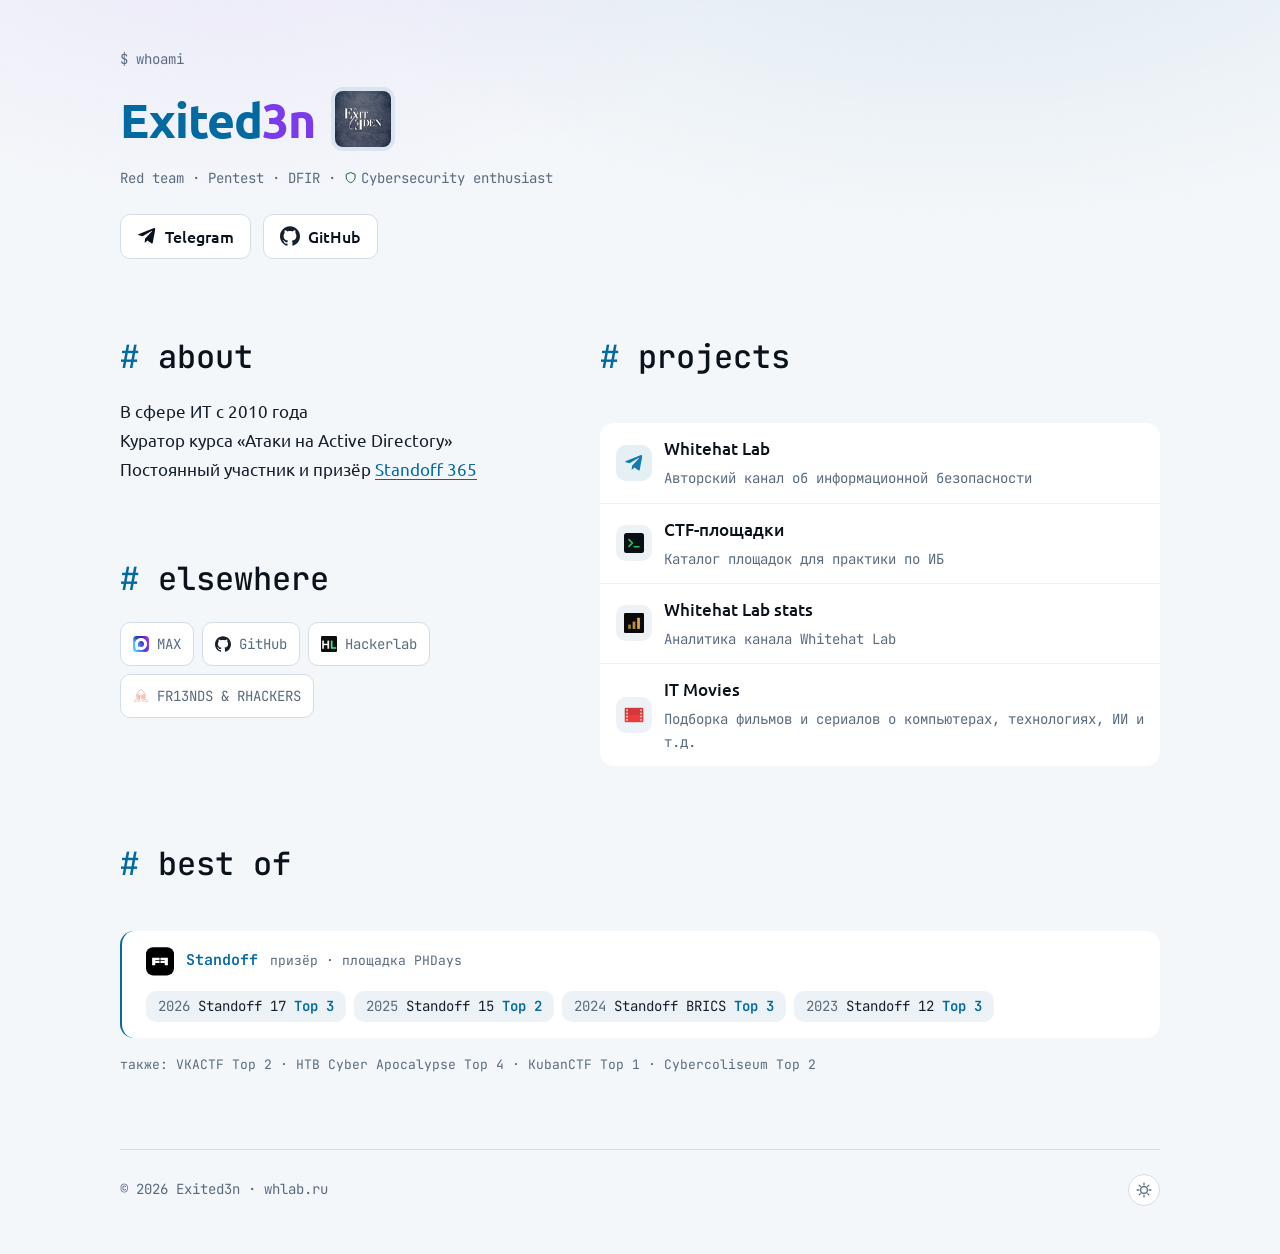
==== commit c6c5a772: "Add background glow, grid overlay, and secondary accent color to redesign - css/style.css: Implement" ====
--- a/index.html
+++ b/index.html
@@ -68,8 +68,19 @@
     <header class="hero">
       <p class="hero__prompt">$ whoami</p>
       <div class="hero__id">
+        <!-- Имя собирается из двух акцентов: «Exited» --accent, «3n»
+             --accent-2. Разрыв по букве «3» — граница слов читается как
+             граница цветов; сплошной градиент по всей строке дал бы шум
+             вместо факта (см. .hero__name-a/-b в style.css). -->
+        <h1 class="hero__name"><span class="hero__name-a">Exited</span><span class="hero__name-b">3n</span></h1>
+        <!-- Псевдоэлементы hero: ::after у .hero__avatar (conic-рамка из
+             двух акцентов) и ::before у первой CTA-пилюли (свечение под
+             курсором). Маркер объявляет их здесь, потому что проверка
+             шрифтов требует: каждый класс с правилами в style.css обязан
+             быть найден в разметке — а псевдоэлементов в дереве элементов
+             нет. Это первый комментарий блока: проверка берёт ровно его
+             как текст договора. -->
         <img class="hero__avatar" src="static/exited3n.png" alt="" width="64" height="64">
-        <h1 class="hero__name">Exited3n</h1>
       </div>
       <p class="hero__role">Red team · Pentest · DFIR<span class="hero__sep" aria-hidden="true"> · </span><span class="hero__tag"><span class="hero__shield" aria-hidden="true"><svg viewBox="0 0 24 24" fill="none" stroke="currentColor" stroke-width="1.8" stroke-linejoin="round" focusable="false"><path d="M12 2.8 20 5.9v5.6c0 4.6-3.3 7.6-8 9.7-4.7-2.1-8-5.1-8-9.7V5.9z"/></svg></span>Cybersecurity enthusiast</span></p>
       <p class="hero__cta">
--- a/css/tokens.css
+++ b/css/tokens.css
@@ -30,9 +30,39 @@
   --accent: #38BDF8;
   --accent-soft: rgba(56, 189, 248, 0.14);
 
-  /* Зелёный остался, но только микро-сигналами: ховер карточек, ховер
-     переключателя темы. Доминантой он больше не читается — 8.44 на --bg. */
+  /* Второй акцент — фиолетовый. Редизайн 2026-10-16: имя в шапке
+     собирается из двух цветов (первая половина --accent, вторая
+     --accent-2), и это единственное место, где он работает текстом.
+     Остальные потребители — графика (рамка аватара, рамка чипа и
+     переключателя темы на ховере), к ней порог 3:1. Текстовый порог
+     4.5 считается по худшей легальной подложке имени — краю голубого
+     свечения, композиту --accent-soft на --bg: 5.67 там, где на flat
+     --bg было бы 7.07; на ядре собственного фиолетового свечения —
+     6.41. Тёмный вариант #8B5CF6 держал только flat-подложку (4.54),
+     а на композите свечения падал до 3.64 — проверка glow-композитов
+     его забраковала. Светлое значение темнее среднего тона палитры
+     ровно поэтому: #A78BFA на белом даёт 2.72 и как текст не годится
+     вовсе. Числа зафиксированы в GLOW_COMPOSITES у check_glow_composites. */
+  --accent-2: #A78BFA;
+
+  /* Зелёный остался, но только микро-сигналами: ховер CTA-пилюль,
+     ховер ссылки в факте, знак щита. Редизайн 2026-10-16 отдал ховер
+     чипов и переключателя темы фиолетовому — у сигнала меньше мест,
+     но порог он держит по-прежнему: 8.44 на --bg в тёмной, 6.63 в
+     светлой. */
   --signal: #22C55E;
+
+  /* Фиксированный токен — rgba(), а не var(): в var() подстановщик
+     разворачивает var(--accent) в #38BDF8, и светлый блок с его
+     --accent: #0369A1 дал бы на белом композит #E6F0F6 — пятно ярче
+     самого белого фона рядом, свечение читалось бы негативом. Литерал
+     назван поимённо в ALLOWED_COLOR_LITERALS; порог графики для кольца
+     считается от композита этого значения поверх --surface
+     (GLOW_COMPOSITES). Токен объявлен во всех трёх блоках палитры
+     побайтно одинаково — расхождение авто-ветки и явной ловит
+     check_light_palette_consistency. Потребитель один: радиальный
+     градиент в .pill::before, см. style.css. */
+  --halo: rgba(56, 189, 248, 0.14);
 
   /* Фирменные цвета знаков. Telegram уставного синего #229ED9 на светлой
      плитке даёт 2.68:1 — ниже порога 3:1 для графики (WCAG 1.4.11),
@@ -116,8 +146,17 @@
     --accent: #0369A1;
     --accent-soft: rgba(3, 105, 161, 0.1);
 
+    /* 4.78/5.01/5.38 — текстовый порог держит и на самой светлой
+       подложке; значение то же, что в явном [data-theme='light']. */
+    --accent-2: #7C3AED;
+
     /* 6.63 на --bg */
     --signal: #166534;
+
+    /* Побайтно то же, что в :root и в [data-theme='light']: фиксированное
+       rgba, а не var(--accent) — подстановка дала бы на белом пятно
+       ярче фона. См. пояснение у объявления в :root. */
+    --halo: rgba(56, 189, 248, 0.14);
 
     --tg: #157BAE;
     --brand-ink: #16202B;
@@ -145,7 +184,14 @@
   --accent: #0369A1;
   --accent-soft: rgba(3, 105, 161, 0.1);
 
+  /* То же значение, что в prefers-color-scheme выше: блоки обязаны
+     совпадать побайтно — это проверяет check_light_palette_consistency. */
+  --accent-2: #7C3AED;
+
   --signal: #166534;
+
+  /* Побайтно то же, что в авто-ветке выше. */
+  --halo: rgba(56, 189, 248, 0.14);
 
   --tg: #157BAE;
   --brand-ink: #16202B;
--- a/css/style.css
+++ b/css/style.css
@@ -19,6 +19,91 @@
   -webkit-font-smoothing: antialiased;
 }
 
+/* --- Фон страницы: свечение и сетка — редизайн 2026-10-16 -------------- */
+
+/* Плоский --bg читался как выключенный монитор. Под шапкой лежат два
+   радиальных свечения — голубое в --accent-soft и фиолетовое в --glow, —
+   а поверх них сетка 32px в полпроцента яркости.
+
+   Порядок четырёх слоёв — часть договора, он же задаёт приоритет (первый
+   слой рисуется поверх): инверсия, упрятавшая сетку под свечение, прошла
+   бы все проверки формы и просто спрятала линии. Поэтому слои записаны
+   списком BACKGROUND_LAYERS в verify.py и сверяются с CSS побайтно;
+   тот же список держит и значения светлой темы — расхождение между
+   авто-веткой и явной выбивает страницу в наполовину светлый фон молча,
+   ровно как это делает check_light_palette_consistency с палитрой.
+
+   Литералы rgba() ниже — единственные цветовые литералы файла вне
+   токенов и вне @media print. Они не обходят проверку literals, а
+   пропускаются ею поимённо: список ALLOWED_COLOR_LITERALS называет
+   каждый и говорит, почему он не темный (полпроцента яркости видны
+   только своим краем в обеих темах).
+
+   Фиксированность важнее красоты: без background-attachment сетка
+   прокручивалась бы вместе с контентом и ползла по экрану, а так она
+   остаётся неподвижной подложкой окна.
+
+   narrow_test считает псевдоэлементы элементами флекс-контейнера, если
+   у них есть content или объявленный размер, и отказывается мерить
+   такую страницу. Поэтому вся декорация живёт здесь, на body, а не в
+   ::before у .wrapper: голые `content: ""` под этим правилом мерятель
+   выбрасывает как нулевое объявление.
+
+   Токены подложки объявлены в отдельном блоке `body` (селектор одна
+   строка), а не примешаны к первому body выше: договор check_background_layers
+   ищет ровно одно объявление тёмной темы среди блоков, остающихся после
+   вырезания @media, и лишний блок со сбросом margin читался бы вторым
+   «блоком токенов» — проверка ругалась на корректную страницу. */
+body {
+  /* Токены подложки объявлены прямо здесь, а не в tokens.css: consumers
+     у них ровно эти четыре градиента, и ни один элемент страницы их не
+     красит. Проверка dead token смотрит объявления tokens.css и var()
+     из style.css и index.html — объявление в style.css для неё не
+     «объявленный токен», и var(--grid-line) выглядел бы ссылкой в
+     никуда. Значения живут рядом с потребителями, имена закреплены
+     списком BACKGROUND_TOKENS. */
+  --grid-line: rgba(255, 255, 255, 0.005);
+  /* Второе свечение — второй акцент в половинной силе голубого: 0.08
+     против 0.14 у --accent-soft. Композит в ядре #A78BFA@0.08 на --bg
+     даёт #171926 — от плоского фона не отличить на глаз, но край
+     экрана перестаёт быть пустым. Пороги текста на этом композите
+     посчитаны и закреплены проверкой check_glow_composites. */
+  --glow: rgba(167, 139, 250, 0.08);
+}
+
+/* Порядок объявления — не косметика: первым слоем идёт то, что должно
+   рисоваться поверх. Инверсия (сетка под свечением) прошла бы все
+   проверки формы и просто спрятала линии. */
+body {
+  background-image:
+    linear-gradient(var(--grid-line) 1px, transparent 1px),
+    linear-gradient(90deg, var(--grid-line) 1px, transparent 1px),
+    radial-gradient(60rem 32rem at 75% -8rem, var(--accent-soft), transparent 70%),
+    radial-gradient(48rem 28rem at 18% -6rem, var(--glow), transparent 70%);
+  background-size: 32px 32px, 32px 32px, auto, auto;
+  background-repeat: repeat, repeat, no-repeat, no-repeat;
+  background-attachment: fixed;
+}
+
+/* Светлая тема: белая сетка по белому невидима, чёрная была бы клеткой
+   на бумаге — те же полпроцента, но чернильным цветом; --glow темнеет
+   вместе с --accent-2. Пары блоков, а не один селектор, по той же
+   причине, по какой вдвое написана палитра: авто-режим ловится только
+   через prefers-color-scheme, явный выбор — только через
+   [data-theme='light']. Расхождение между ними ловит та же проверка
+   побайтного равенства. */
+@media (prefers-color-scheme: light) {
+  :root:not([data-theme]) body {
+    --grid-line: rgba(22, 32, 43, 0.005);
+    --glow: rgba(124, 58, 237, 0.08);
+  }
+}
+
+[data-theme='light'] body {
+  --grid-line: rgba(22, 32, 43, 0.005);
+  --glow: rgba(124, 58, 237, 0.08);
+}
+
 /* Ширина страницы, спека §2: min(1040px, 100% - 2rem), где 1040px —
    это --wrapper-max из tokens.css. Отступ по бокам входит в
    100% - 2rem, поэтому padding-inline не нужен — иначе поля
@@ -60,6 +145,19 @@
   gap: var(--space-4);
 }
 
+/* Рамка из двух акцентов: --accent-soft тонировал только подложку под
+   паддингом, и аватар читался приклеенным к фону. Обводка conic-градиентом
+   в 1px — маска по border-box оставляет видимым только кольцо.
+
+   Псевдоэлемент здесь не подделка раскладки: narrow_test считает
+   псевдоэлементы детьми только у корневых флекс- и грид-контейнеров
+   (.wrapper и main), а .hero__id — контейнер обычного потока, поэтому
+   ::after аватара мерятель не видит вовсе. Но он живёт в DOM-дереве
+   разметки, и проверка шрифтов требует, чтобы каждый класс с правилами
+   в style.css был объявлен в index.html: для псевдоэлементов это
+   закомментированный маркер рядом с хост-элементом — см. hero__id в
+   шапке. Маркер обязан быть первым комментарием блока: проверка берёт
+   первый комментарий перед <header class="hero"> как текст договора. */
 .hero__avatar {
   flex: none;
   width: 64px;
@@ -68,19 +166,58 @@
   border-radius: var(--radius-md);
   background: var(--accent-soft);
   object-fit: cover;
-}
-
-/* Спека §4: имя 56-80px. Ubuntu, а не моноширинный — в редизайне
-   терминальность ушла в промпт и курсор, а имя читается как заголовок. */
+  position: relative;
+}
+
+.hero__avatar::after {
+  content: "";
+  position: absolute;
+  inset: 0;
+  border-radius: inherit;
+  padding: 1px;
+  background: conic-gradient(from 210deg,
+    var(--accent), var(--accent-2), var(--accent));
+  -webkit-mask: linear-gradient(#000 0 0) content-box, linear-gradient(#000 0 0);
+  -webkit-mask-composite: xor;
+  mask: linear-gradient(#000 0 0) content-box, linear-gradient(#000 0 0);
+  mask-composite: exclude;
+  pointer-events: none;
+}
+
+/* Имя 32-48px — решение владельца 2026-10-10, против прежних 40-80px.
+   Оно перестало быть главным пятном страницы: двухколоночная раскладка
+   отдала первый экран блокам, и имя в 80px смотрелось вывеской поверх
+   содержимого. Ubuntu, а не моноширинный — терминальность ушла в промпт
+   и решётку заголовков, а имя читается как заголовок. */
 .hero__name {
   margin: 0;
   font-family: var(--font);
-  font-size: clamp(2.5rem, 8vw, 5rem);
+  font-size: clamp(2rem, 5vw, 3rem);
   font-weight: 700;
   line-height: 1.05;
   letter-spacing: -0.02em;
+  /* Резервный цвет — --text-strong: он держит контраст на любой
+     подложке первого экрана (16.73/15.6 в тёмной/светлой). Половины
+     имени красятся двумя акцентами; если браузер не умеет clip:text,
+     span'ы наследуют именно это значение, и имя остаётся читаемым. */
   color: var(--text-strong);
   text-wrap: balance;
+}
+
+/* Две половины имени — два акцента. Градиент по всему заголовку
+   растянулся бы на всю ширину строки, и «n» упала бы в середину
+   перехода — цвета как факта не было бы, был бы шум. Раздельные span'ы
+   дают каждой половине свой сплошной цвет; переход между ними резкий,
+   и это намеренно: граница слов Exited|3n читается как граница цветов.
+   Пороги посчитаны по композитам свечений (GLOW_COMPOSITES): 4.62/4.93
+   — текстовый 4.5 держит обе темы даже там, где имя ложится на край
+   голубого света. */
+.hero__name-a {
+  color: var(--accent);
+}
+
+.hero__name-b {
+  color: var(--accent-2);
 }
 
 .hero__role {
@@ -119,6 +256,13 @@
    декоративную ленту. --radius достаточно, он же отдаёт кнопке вид,
    согласованный с плитками. */
 .pill {
+  /* position обязана быть здесь: .pill::before (свечение под кнопкой,
+     редизайн 2026-10-16) объявлена position: absolute и без указателя
+     улетела бы к ближайшему предку с позиционированием — к .hero или к
+     body. Скрошенным правило не оставалось ни в одной проверке: браузер
+     рисует тихо, а narrow_test меряет только дерево DOM, где
+     псевдоэлементов нет вовсе. */
+  position: relative;
   display: inline-flex;
   align-items: center;
   gap: var(--space-2);
@@ -135,6 +279,47 @@
 
 .pill:hover {
   border-color: var(--signal);
+}
+
+/* Свечение под курсором — редизайн 2026-10-16. Псевдоэлемент, а не
+   box-shadow: тень легла бы прямоугольником по краям рамки и читалась
+   подъёмом, который вернули бы после удаления ховер-транформов; здесь
+   нужен именно мягкий свет ПОД кнопкой, снизу.
+
+   Единственный rem вне шкалы в этом файле — 8rem/3.5rem внутри
+   radial-gradient: это габарит размытого пятна, а не отступ, и он не
+   переключается темой (цвет берёт из --halo). Проверка literals ловит
+   rem только у margin/padding/gap/inset/top/left/right/bottom — эти
+   свойства тут в px и %, поэтому 8rem проходит не как исключение, а
+   как свойство вне её юрисдикции.
+
+   opacity 0 → 1 — единственная анимация на странице; она же первая в
+   @keyframes и гасится reduced-motion (см. ниже). narrow_test считает
+   псевдоэлементы детьми только корневых flex/grid-контейнеров (.wrapper
+   и main), .pill — обычный inline-flex, и мерятель его ::before не
+   видит. */
+.pill::before {
+  content: "";
+  position: absolute;
+  left: 12%;
+  right: 12%;
+  bottom: -14px;
+  height: 18px;
+  border-radius: 50%;
+  background: radial-gradient(8rem 3.5rem at 50% 0%, var(--halo), transparent 70%);
+  opacity: 0;
+  pointer-events: none;
+}
+
+.pill:hover::before {
+  animation: halo-in 0.3s ease forwards;
+}
+
+/* Первая пара keyframes — договор с reduced-motion: блок отката гасит
+   `animation: <первая пара>`, и если имя или порядок разъедутся,
+   проверка скажет об этом прямо, а не пройдёт молча. */
+@keyframes halo-in {
+  to { opacity: 1; }
 }
 
 /* Telegram и GitHub в шапке оформлены одинаково — решение владельца от
@@ -334,9 +519,15 @@
   transition: color 0.15s ease, border-color 0.15s ease;
 }
 
+/* Редизайн 2026-10-16: ховер чипов переехал с --signal на --accent-2 —
+   второй акцент нужен был не только имени в шапке, и рамка аватара с
+   переключателем темы уже красятся фиолетовым; зелёный остаётся
+   микро-сигналом пилюль, ссылок в фактах и щита. Порог графики 3:1 для
+   пары (--accent-2, --surface) = 4.29/5.70 зафиксирован в сети
+   check_contrast_pairs. */
 .chip:hover {
-  color: var(--signal);
-  border-color: var(--signal);
+  color: var(--accent-2);
+  border-color: var(--accent-2);
 }
 
 .chip__icon {
@@ -635,9 +826,11 @@
   display: block;
 }
 
+/* Ховер переключателя — за фиолетовым, как у чипов: знак и рамка
+   красятся вместе, и пара держит порог графики на --surface. */
 .theme-toggle:hover {
-  color: var(--signal);
-  border-color: var(--signal);
+  color: var(--accent-2);
+  border-color: var(--accent-2);
 }
 
 /* --- Фокус -------------------------------------------------------------- */
@@ -645,8 +838,17 @@
 /* Спека §7: 2px цветом акцента на всех интерактивах. Отступ 2px — для
    всех, кроме строк панели projects: их кольцо уходит внутрь строки, и
    это переопределяет правило `.panel .row:focus-visible` повышенной
-   специфичности. */
-.pill:focus-visible,
+   специфичности.
+
+   Редизайн 2026-10-16: у пилюль отступ 3px — кольцо рисует второй
+   контур вокруг свечения ::before (пятно уходит на 14px вниз) и не
+   сливается с ним; цвет остаётся --accent, текстовый порог пары в сети
+   check_contrast_pairs. */
+.pill:focus-visible {
+  outline: 2px solid var(--accent);
+  outline-offset: 3px;
+}
+
 .chip:focus-visible,
 .row:focus-visible,
 .fact__link:focus-visible,
@@ -712,8 +914,12 @@
    упоминается — иначе правило охраняло бы пустоту. Переходы при этом
    остались: строка панели projects меняет фон под курсором, как чип —
    цвет и рамку. */
+/* Договор с проверкой: блок гасит переходы и первую пару @keyframes —
+   halo-in (свечение под кнопкой). Если на странице появится вторая
+   анимация, её имя обязан принять этот же список. */
 @media (prefers-reduced-motion: reduce) {
   .pill, .chip, .row, .theme-toggle, .fact__link { transition: none; }
+  .pill:hover::before { animation: none; }
 }
 
 /* --- Печать ------------------------------------------------------------- */
@@ -742,9 +948,44 @@
     --brand-ink: #000000;
     --tg: #157BAE;
     --accent-soft: #FFFFFF;
+
+    /* Второй акцент на бумаге — тот же номер, что в светлой палитре:
+       имя в шапке рисуется им как текстом, и #8B5CF6 на белом даёт
+       4.23 — ниже порога. Совпадение с экранной светлой веткой
+       закрепляет проверка печатных токенов. */
+    --accent-2: #7C3AED;
+
+    /* Служебные токены подложки (см. пояснение у body выше): на бумаге
+       они обязаны стать прозрачными, иначе var() разорвёт градиент и
+       всё объявление background-image будет сброшено целиком. Значения
+       фиксированные — прозрачность не темой переключается. */
+    --grid-line: transparent;
+    --glow: transparent;
+    --halo: transparent;
   }
 
-  body { background: #FFFFFF; }
+  /* Бумажная палитра задаётся побайтным списком BACKGROUND_LAYERS из
+     verify.py: порядок слоёв здесь обязан совпадать с экраным, а
+     инверсия (сетка под свечением) прошла бы все проверки формы и
+     просто спрятала линии. */
+  body {
+    background: #FFFFFF;
+    background-image:
+      linear-gradient(var(--grid-line) 1px, transparent 1px),
+      linear-gradient(90deg, var(--grid-line) 1px, transparent 1px),
+      radial-gradient(60rem 32rem at 75% -8rem, var(--accent-soft), transparent 70%),
+      radial-gradient(48rem 28rem at 18% -6rem, var(--glow), transparent 70%);
+    background-size: 32px 32px, 32px 32px, auto, auto;
+    background-repeat: repeat, repeat, no-repeat, no-repeat;
+    background-attachment: initial;
+  }
+
+  /* Декорация редизайна 2026-10-16 на листе не нужна: conic-рамку
+     аватара печатали бы цветным тонером вокруг чёрно-белого лица, а
+     свечение пилюль — серой полосой под кнопкой, которая на бумаге
+     выглядит артефактом печати. */
+  .hero__avatar::after,
+  .pill::before { display: none; }
 
   /* Спека §7: на листе одна колонка в порядке чтения. Области названы
      явно, а не сброшены в auto — иначе возвращение двух колонок на
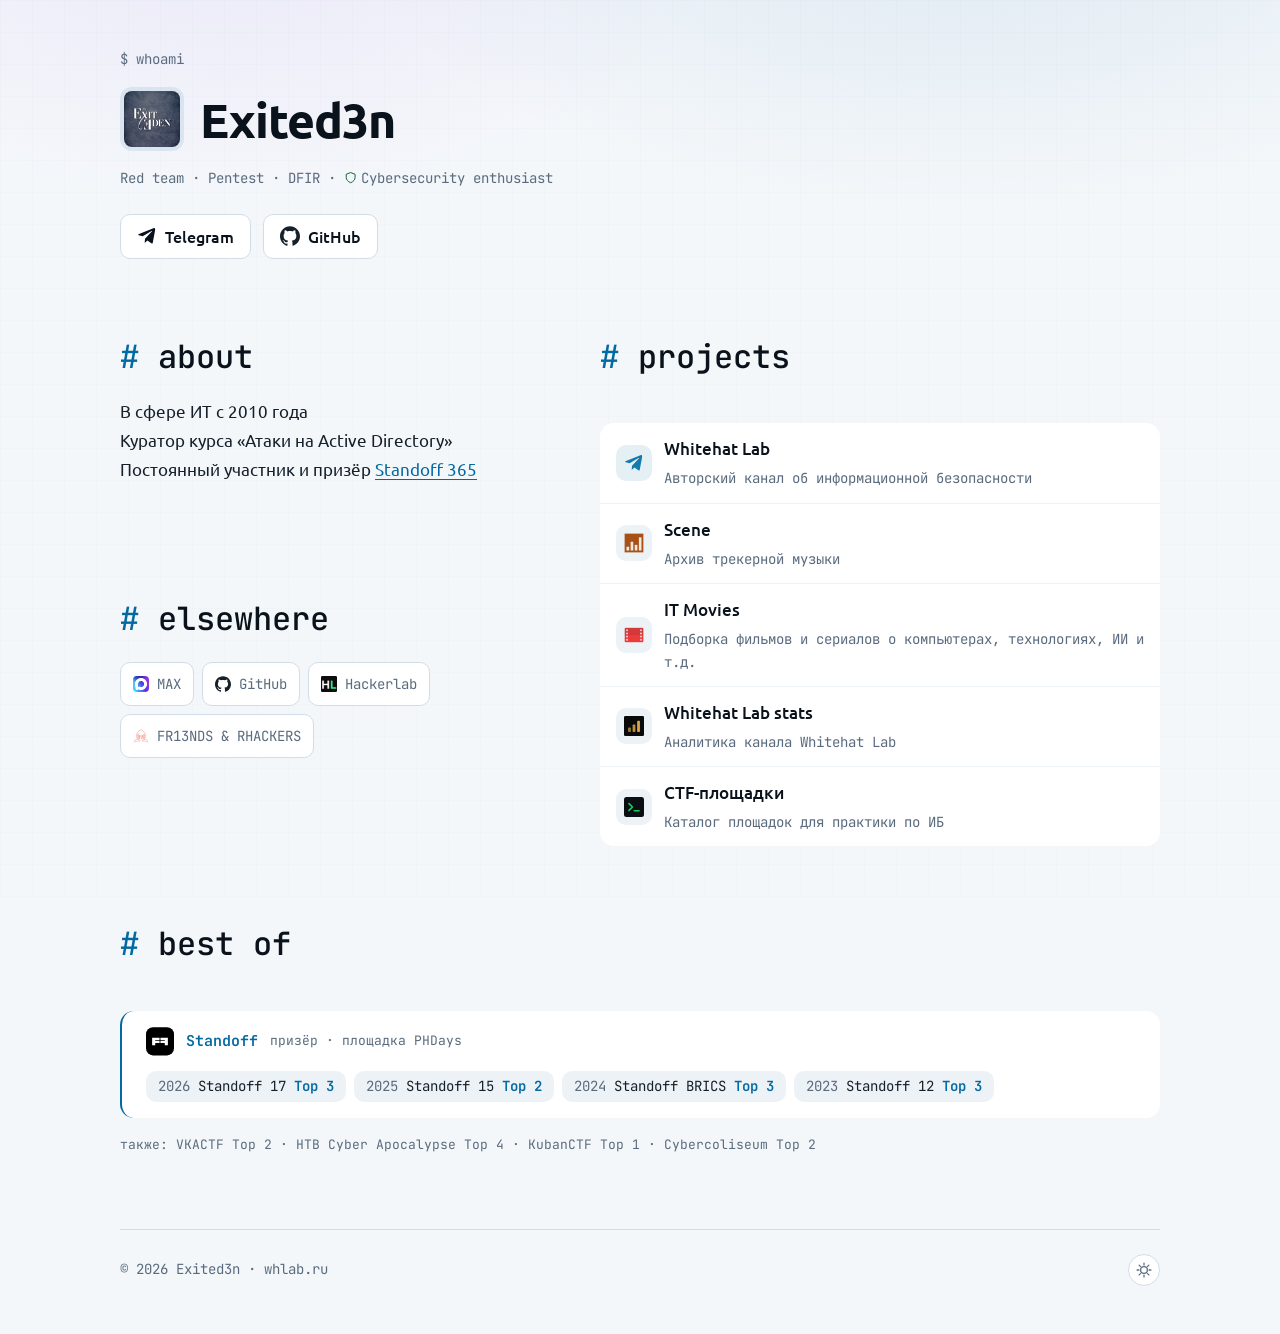
==== commit 96cedf12: "Add Scene to projects, reorder rows by owner priority Scene — трекер трекерной музыки, второй по при" ====
--- a/index.html
+++ b/index.html
@@ -68,19 +68,8 @@
     <header class="hero">
       <p class="hero__prompt">$ whoami</p>
       <div class="hero__id">
-        <!-- Имя собирается из двух акцентов: «Exited» --accent, «3n»
-             --accent-2. Разрыв по букве «3» — граница слов читается как
-             граница цветов; сплошной градиент по всей строке дал бы шум
-             вместо факта (см. .hero__name-a/-b в style.css). -->
-        <h1 class="hero__name"><span class="hero__name-a">Exited</span><span class="hero__name-b">3n</span></h1>
-        <!-- Псевдоэлементы hero: ::after у .hero__avatar (conic-рамка из
-             двух акцентов) и ::before у первой CTA-пилюли (свечение под
-             курсором). Маркер объявляет их здесь, потому что проверка
-             шрифтов требует: каждый класс с правилами в style.css обязан
-             быть найден в разметке — а псевдоэлементов в дереве элементов
-             нет. Это первый комментарий блока: проверка берёт ровно его
-             как текст договора. -->
         <img class="hero__avatar" src="static/exited3n.png" alt="" width="64" height="64">
+        <h1 class="hero__name">Exited3n</h1>
       </div>
       <p class="hero__role">Red team · Pentest · DFIR<span class="hero__sep" aria-hidden="true"> · </span><span class="hero__tag"><span class="hero__shield" aria-hidden="true"><svg viewBox="0 0 24 24" fill="none" stroke="currentColor" stroke-width="1.8" stroke-linejoin="round" focusable="false"><path d="M12 2.8 20 5.9v5.6c0 4.6-3.3 7.6-8 9.7-4.7-2.1-8-5.1-8-9.7V5.9z"/></svg></span>Cybersecurity enthusiast</span></p>
       <p class="hero__cta">
@@ -102,8 +91,11 @@
       <section class="block block--panel" id="projects">
         <h2 class="block__title"><span class="block__hash">#</span>projects</h2>
         <!-- Одна панель со строками: три равные плитки читались как
-             галерея, а это список того, что сделано. Канал первым —
-             переход на него назван главной причиной прийти. -->
+             галерея, а это список того, что сделано. Порядок задан
+             владельцем и означает приоритет: канал впереди (переход на
+             него назван главной причиной прийти), дальше то, чем
+             пользуются чаще, а каталог CTF-площадок уходит в конец
+             как справка. -->
         <div class="panel">
           <a class="row row--accent" href="https://t.me/wh_lab" target="_blank" rel="noopener noreferrer">
             <span class="row__icon" aria-hidden="true"><svg viewBox="0 0 24 24" width="18" height="18" fill="currentColor"><path d="M21.9 4.3 18.9 20c-.2 1.1-.9 1.3-1.7.8l-4.7-3.5-2.3 2.2c-.3.3-.5.5-1 .5l.4-4.8L18 6.3c.4-.4-.1-.6-.6-.2L6.8 12.4 2.2 11c-1-.3-1-1 .2-1.5l18-7c.8-.3 1.5.2 1.2 1.8z"/></svg></span>
@@ -112,25 +104,32 @@
               <span class="row__note">Авторский канал об информационной безопасности</span>
             </span>
           </a>
+          <a class="row" href="https://scene.whlab.ru" target="_blank" rel="noopener noreferrer">
+            <span class="row__icon" aria-hidden="true"><img src="static/scene.svg" alt="" width="20" height="20"></span>
+            <span class="row__body">
+              <span class="row__name">Scene</span>
+              <span class="row__note">Архив трекерной музыки</span>
+            </span>
+          </a>
+          <a class="row" href="https://movies.whlab.ru" target="_blank" rel="noopener noreferrer">
+            <span class="row__icon" aria-hidden="true"><img src="static/movies.png" alt="" width="20" height="20"></span>
+            <span class="row__body">
+              <span class="row__name">IT Movies</span>
+              <span class="row__note">Подборка фильмов и сериалов о компьютерах, технологиях, ИИ и т.д.</span>
+            </span>
+          </a>
+          <a class="row" href="https://stats.whlab.ru" target="_blank" rel="noopener noreferrer">
+            <span class="row__icon" aria-hidden="true"><img src="static/stats.svg" alt="" width="20" height="20"></span>
+            <span class="row__body">
+              <span class="row__name">Whitehat Lab stats</span>
+              <span class="row__note">Аналитика канала Whitehat Lab</span>
+            </span>
+          </a>
           <a class="row" href="https://ctf.whlab.ru" target="_blank" rel="noopener noreferrer">
             <span class="row__icon" aria-hidden="true"><img src="static/ctf.svg" alt="" width="20" height="20"></span>
             <span class="row__body">
               <span class="row__name">CTF-площадки</span>
               <span class="row__note">Каталог площадок для практики по ИБ</span>
-            </span>
-          </a>
-          <a class="row" href="https://stats.whlab.ru" target="_blank" rel="noopener noreferrer">
-            <span class="row__icon" aria-hidden="true"><img src="static/stats.svg" alt="" width="20" height="20"></span>
-            <span class="row__body">
-              <span class="row__name">Whitehat Lab stats</span>
-              <span class="row__note">Аналитика канала Whitehat Lab</span>
-            </span>
-          </a>
-          <a class="row" href="https://movies.whlab.ru" target="_blank" rel="noopener noreferrer">
-            <span class="row__icon" aria-hidden="true"><img src="static/movies.png" alt="" width="20" height="20"></span>
-            <span class="row__body">
-              <span class="row__name">IT Movies</span>
-              <span class="row__note">Подборка фильмов и сериалов о компьютерах, технологиях, ИИ и т.д.</span>
             </span>
           </a>
         </div>
--- a/css/tokens.css
+++ b/css/tokens.css
@@ -30,39 +30,22 @@
   --accent: #38BDF8;
   --accent-soft: rgba(56, 189, 248, 0.14);
 
-  /* Второй акцент — фиолетовый. Редизайн 2026-10-16: имя в шапке
-     собирается из двух цветов (первая половина --accent, вторая
-     --accent-2), и это единственное место, где он работает текстом.
-     Остальные потребители — графика (рамка аватара, рамка чипа и
-     переключателя темы на ховере), к ней порог 3:1. Текстовый порог
-     4.5 считается по худшей легальной подложке имени — краю голубого
-     свечения, композиту --accent-soft на --bg: 5.67 там, где на flat
-     --bg было бы 7.07; на ядре собственного фиолетового свечения —
-     6.41. Тёмный вариант #8B5CF6 держал только flat-подложку (4.54),
-     а на композите свечения падал до 3.64 — проверка glow-композитов
-     его забраковала. Светлое значение темнее среднего тона палитры
-     ровно поэтому: #A78BFA на белом даёт 2.72 и как текст не годится
-     вовсе. Числа зафиксированы в GLOW_COMPOSITES у check_glow_composites. */
-  --accent-2: #A78BFA;
+  /* Подложка страницы. Тонкая инженерная сетка и два размытых пятна за
+     содержимым — визитка читается как чертёж, а не как витрина.
+     Альфа подобрана на глаз по трём ступеням: 0.005 не видно вовсе,
+     0.02 уже спорит с текстом и страница превращается в миллиметровку.
+     0.012 — фактура, которую не замечаешь, но с её исчезновением
+     становится плоско.
 
-  /* Зелёный остался, но только микро-сигналами: ховер CTA-пилюль,
-     ховер ссылки в факте, знак щита. Редизайн 2026-10-16 отдал ховер
-     чипов и переключателя темы фиолетовому — у сигнала меньше мест,
-     но порог он держит по-прежнему: 8.44 на --bg в тёмной, 6.63 в
-     светлой. */
+     Значения rgba(), а не hex: сетка не имеет непрозрачного цвета, за
+     который можно было бы посчитать контраст. --glow подобен
+     --accent-soft — та же альфа, но фиолетовый полюс. */
+  --grid-line: rgba(255, 255, 255, 0.012);
+  --glow: rgba(167, 139, 250, 0.08);
+
+  /* Зелёный остался, но только микро-сигналами: ховер карточек, ховер
+     переключателя темы. Доминантой он больше не читается — 8.44 на --bg. */
   --signal: #22C55E;
-
-  /* Фиксированный токен — rgba(), а не var(): в var() подстановщик
-     разворачивает var(--accent) в #38BDF8, и светлый блок с его
-     --accent: #0369A1 дал бы на белом композит #E6F0F6 — пятно ярче
-     самого белого фона рядом, свечение читалось бы негативом. Литерал
-     назван поимённо в ALLOWED_COLOR_LITERALS; порог графики для кольца
-     считается от композита этого значения поверх --surface
-     (GLOW_COMPOSITES). Токен объявлен во всех трёх блоках палитры
-     побайтно одинаково — расхождение авто-ветки и явной ловит
-     check_light_palette_consistency. Потребитель один: радиальный
-     градиент в .pill::before, см. style.css. */
-  --halo: rgba(56, 189, 248, 0.14);
 
   /* Фирменные цвета знаков. Telegram уставного синего #229ED9 на светлой
      плитке даёт 2.68:1 — ниже порога 3:1 для графики (WCAG 1.4.11),
@@ -146,17 +129,15 @@
     --accent: #0369A1;
     --accent-soft: rgba(3, 105, 161, 0.1);
 
-    /* 4.78/5.01/5.38 — текстовый порог держит и на самой светлой
-       подложке; значение то же, что в явном [data-theme='light']. */
-    --accent-2: #7C3AED;
+    /* Подложка в светлой теме: линия сетки рисуется не белым, а
+       чернильным — на светлом белым не видно вовсе. Значение то же по
+       альфе, а не по цвету, поэтому интенсивность фактуры от темы не
+       зависит. */
+    --grid-line: rgba(22, 32, 43, 0.012);
+    --glow: rgba(124, 58, 237, 0.08);
 
     /* 6.63 на --bg */
     --signal: #166534;
-
-    /* Побайтно то же, что в :root и в [data-theme='light']: фиксированное
-       rgba, а не var(--accent) — подстановка дала бы на белом пятно
-       ярче фона. См. пояснение у объявления в :root. */
-    --halo: rgba(56, 189, 248, 0.14);
 
     --tg: #157BAE;
     --brand-ink: #16202B;
@@ -184,14 +165,13 @@
   --accent: #0369A1;
   --accent-soft: rgba(3, 105, 161, 0.1);
 
-  /* То же значение, что в prefers-color-scheme выше: блоки обязаны
-     совпадать побайтно — это проверяет check_light_palette_consistency. */
-  --accent-2: #7C3AED;
+  /* Дублируется намеренно: --grid-line и --glow должны совпадать с
+     блоком выше побайтно, иначе светлая тема возьмёт тёмные значения
+     подложки. Ловит check_light_palette_consistency. */
+  --grid-line: rgba(22, 32, 43, 0.012);
+  --glow: rgba(124, 58, 237, 0.08);
 
   --signal: #166534;
-
-  /* Побайтно то же, что в авто-ветке выше. */
-  --halo: rgba(56, 189, 248, 0.14);
 
   --tg: #157BAE;
   --brand-ink: #16202B;
--- a/css/style.css
+++ b/css/style.css
@@ -17,91 +17,28 @@
   /* Спека §4: 1.65 — главный рычаг воздуха после отступов секций. */
   line-height: 1.65;
   -webkit-font-smoothing: antialiased;
-}
-
-/* --- Фон страницы: свечение и сетка — редизайн 2026-10-16 -------------- */
-
-/* Плоский --bg читался как выключенный монитор. Под шапкой лежат два
-   радиальных свечения — голубое в --accent-soft и фиолетовое в --glow, —
-   а поверх них сетка 32px в полпроцента яркости.
-
-   Порядок четырёх слоёв — часть договора, он же задаёт приоритет (первый
-   слой рисуется поверх): инверсия, упрятавшая сетку под свечение, прошла
-   бы все проверки формы и просто спрятала линии. Поэтому слои записаны
-   списком BACKGROUND_LAYERS в verify.py и сверяются с CSS побайтно;
-   тот же список держит и значения светлой темы — расхождение между
-   авто-веткой и явной выбивает страницу в наполовину светлый фон молча,
-   ровно как это делает check_light_palette_consistency с палитрой.
-
-   Литералы rgba() ниже — единственные цветовые литералы файла вне
-   токенов и вне @media print. Они не обходят проверку literals, а
-   пропускаются ею поимённо: список ALLOWED_COLOR_LITERALS называет
-   каждый и говорит, почему он не темный (полпроцента яркости видны
-   только своим краем в обеих темах).
-
-   Фиксированность важнее красоты: без background-attachment сетка
-   прокручивалась бы вместе с контентом и ползла по экрану, а так она
-   остаётся неподвижной подложкой окна.
-
-   narrow_test считает псевдоэлементы элементами флекс-контейнера, если
-   у них есть content или объявленный размер, и отказывается мерить
-   такую страницу. Поэтому вся декорация живёт здесь, на body, а не в
-   ::before у .wrapper: голые `content: ""` под этим правилом мерятель
-   выбрасывает как нулевое объявление.
-
-   Токены подложки объявлены в отдельном блоке `body` (селектор одна
-   строка), а не примешаны к первому body выше: договор check_background_layers
-   ищет ровно одно объявление тёмной темы среди блоков, остающихся после
-   вырезания @media, и лишний блок со сбросом margin читался бы вторым
-   «блоком токенов» — проверка ругалась на корректную страницу. */
-body {
-  /* Токены подложки объявлены прямо здесь, а не в tokens.css: consumers
-     у них ровно эти четыре градиента, и ни один элемент страницы их не
-     красит. Проверка dead token смотрит объявления tokens.css и var()
-     из style.css и index.html — объявление в style.css для неё не
-     «объявленный токен», и var(--grid-line) выглядел бы ссылкой в
-     никуда. Значения живут рядом с потребителями, имена закреплены
-     списком BACKGROUND_TOKENS. */
-  --grid-line: rgba(255, 255, 255, 0.005);
-  /* Второе свечение — второй акцент в половинной силе голубого: 0.08
-     против 0.14 у --accent-soft. Композит в ядре #A78BFA@0.08 на --bg
-     даёт #171926 — от плоского фона не отличить на глаз, но край
-     экрана перестаёт быть пустым. Пороги текста на этом композите
-     посчитаны и закреплены проверкой check_glow_composites. */
-  --glow: rgba(167, 139, 250, 0.08);
-}
-
-/* Порядок объявления — не косметика: первым слоем идёт то, что должно
-   рисоваться поверх. Инверсия (сетка под свечением) прошла бы все
-   проверки формы и просто спрятала линии. */
-body {
+
+  /* Подложка страницы в четырёх слоях: сетка из двух взаимно
+     перпендикулярных градиентов и два размытых пятна за содержимым.
+
+     Порядок важен и читается снизу вверх: первыми идут самые дальние
+     слои. Сетка первая — она фоновая фактура, её не должно быть видно
+     поверх пятен, иначе пятна исчезнут. Габариты заданы в px: это
+     абсолютные размеры, а не отступы, и rem здесь означал бы, что сетка
+     дышит вместе с шириной окна. */
   background-image:
     linear-gradient(var(--grid-line) 1px, transparent 1px),
     linear-gradient(90deg, var(--grid-line) 1px, transparent 1px),
-    radial-gradient(60rem 32rem at 75% -8rem, var(--accent-soft), transparent 70%),
-    radial-gradient(48rem 28rem at 18% -6rem, var(--glow), transparent 70%);
+    radial-gradient(900px 480px at 75% -120px, var(--accent-soft), transparent 70%),
+    radial-gradient(720px 420px at 18% -90px, var(--glow), transparent 70%);
   background-size: 32px 32px, 32px 32px, auto, auto;
   background-repeat: repeat, repeat, no-repeat, no-repeat;
+  /* fixed — сетка не едет при скролле. Минус известен: на мобильных
+     браузерах фон с fixed перерисовывается на всё прокручивание, и
+     дешёвый первый экран становится дорогим. На 32px-текстуре разница
+     не видна глазом, поэтому оставляем — а на медленных устройствах
+     первым делом отключать надо именно эту строку. */
   background-attachment: fixed;
-}
-
-/* Светлая тема: белая сетка по белому невидима, чёрная была бы клеткой
-   на бумаге — те же полпроцента, но чернильным цветом; --glow темнеет
-   вместе с --accent-2. Пары блоков, а не один селектор, по той же
-   причине, по какой вдвое написана палитра: авто-режим ловится только
-   через prefers-color-scheme, явный выбор — только через
-   [data-theme='light']. Расхождение между ними ловит та же проверка
-   побайтного равенства. */
-@media (prefers-color-scheme: light) {
-  :root:not([data-theme]) body {
-    --grid-line: rgba(22, 32, 43, 0.005);
-    --glow: rgba(124, 58, 237, 0.08);
-  }
-}
-
-[data-theme='light'] body {
-  --grid-line: rgba(22, 32, 43, 0.005);
-  --glow: rgba(124, 58, 237, 0.08);
 }
 
 /* Ширина страницы, спека §2: min(1040px, 100% - 2rem), где 1040px —
@@ -145,19 +82,6 @@
   gap: var(--space-4);
 }
 
-/* Рамка из двух акцентов: --accent-soft тонировал только подложку под
-   паддингом, и аватар читался приклеенным к фону. Обводка conic-градиентом
-   в 1px — маска по border-box оставляет видимым только кольцо.
-
-   Псевдоэлемент здесь не подделка раскладки: narrow_test считает
-   псевдоэлементы детьми только у корневых флекс- и грид-контейнеров
-   (.wrapper и main), а .hero__id — контейнер обычного потока, поэтому
-   ::after аватара мерятель не видит вовсе. Но он живёт в DOM-дереве
-   разметки, и проверка шрифтов требует, чтобы каждый класс с правилами
-   в style.css был объявлен в index.html: для псевдоэлементов это
-   закомментированный маркер рядом с хост-элементом — см. hero__id в
-   шапке. Маркер обязан быть первым комментарием блока: проверка берёт
-   первый комментарий перед <header class="hero"> как текст договора. */
 .hero__avatar {
   flex: none;
   width: 64px;
@@ -166,22 +90,6 @@
   border-radius: var(--radius-md);
   background: var(--accent-soft);
   object-fit: cover;
-  position: relative;
-}
-
-.hero__avatar::after {
-  content: "";
-  position: absolute;
-  inset: 0;
-  border-radius: inherit;
-  padding: 1px;
-  background: conic-gradient(from 210deg,
-    var(--accent), var(--accent-2), var(--accent));
-  -webkit-mask: linear-gradient(#000 0 0) content-box, linear-gradient(#000 0 0);
-  -webkit-mask-composite: xor;
-  mask: linear-gradient(#000 0 0) content-box, linear-gradient(#000 0 0);
-  mask-composite: exclude;
-  pointer-events: none;
 }
 
 /* Имя 32-48px — решение владельца 2026-10-10, против прежних 40-80px.
@@ -196,28 +104,8 @@
   font-weight: 700;
   line-height: 1.05;
   letter-spacing: -0.02em;
-  /* Резервный цвет — --text-strong: он держит контраст на любой
-     подложке первого экрана (16.73/15.6 в тёмной/светлой). Половины
-     имени красятся двумя акцентами; если браузер не умеет clip:text,
-     span'ы наследуют именно это значение, и имя остаётся читаемым. */
   color: var(--text-strong);
   text-wrap: balance;
-}
-
-/* Две половины имени — два акцента. Градиент по всему заголовку
-   растянулся бы на всю ширину строки, и «n» упала бы в середину
-   перехода — цвета как факта не было бы, был бы шум. Раздельные span'ы
-   дают каждой половине свой сплошной цвет; переход между ними резкий,
-   и это намеренно: граница слов Exited|3n читается как граница цветов.
-   Пороги посчитаны по композитам свечений (GLOW_COMPOSITES): 4.62/4.93
-   — текстовый 4.5 держит обе темы даже там, где имя ложится на край
-   голубого света. */
-.hero__name-a {
-  color: var(--accent);
-}
-
-.hero__name-b {
-  color: var(--accent-2);
 }
 
 .hero__role {
@@ -256,13 +144,6 @@
    декоративную ленту. --radius достаточно, он же отдаёт кнопке вид,
    согласованный с плитками. */
 .pill {
-  /* position обязана быть здесь: .pill::before (свечение под кнопкой,
-     редизайн 2026-10-16) объявлена position: absolute и без указателя
-     улетела бы к ближайшему предку с позиционированием — к .hero или к
-     body. Скрошенным правило не оставалось ни в одной проверке: браузер
-     рисует тихо, а narrow_test меряет только дерево DOM, где
-     псевдоэлементов нет вовсе. */
-  position: relative;
   display: inline-flex;
   align-items: center;
   gap: var(--space-2);
@@ -279,47 +160,6 @@
 
 .pill:hover {
   border-color: var(--signal);
-}
-
-/* Свечение под курсором — редизайн 2026-10-16. Псевдоэлемент, а не
-   box-shadow: тень легла бы прямоугольником по краям рамки и читалась
-   подъёмом, который вернули бы после удаления ховер-транформов; здесь
-   нужен именно мягкий свет ПОД кнопкой, снизу.
-
-   Единственный rem вне шкалы в этом файле — 8rem/3.5rem внутри
-   radial-gradient: это габарит размытого пятна, а не отступ, и он не
-   переключается темой (цвет берёт из --halo). Проверка literals ловит
-   rem только у margin/padding/gap/inset/top/left/right/bottom — эти
-   свойства тут в px и %, поэтому 8rem проходит не как исключение, а
-   как свойство вне её юрисдикции.
-
-   opacity 0 → 1 — единственная анимация на странице; она же первая в
-   @keyframes и гасится reduced-motion (см. ниже). narrow_test считает
-   псевдоэлементы детьми только корневых flex/grid-контейнеров (.wrapper
-   и main), .pill — обычный inline-flex, и мерятель его ::before не
-   видит. */
-.pill::before {
-  content: "";
-  position: absolute;
-  left: 12%;
-  right: 12%;
-  bottom: -14px;
-  height: 18px;
-  border-radius: 50%;
-  background: radial-gradient(8rem 3.5rem at 50% 0%, var(--halo), transparent 70%);
-  opacity: 0;
-  pointer-events: none;
-}
-
-.pill:hover::before {
-  animation: halo-in 0.3s ease forwards;
-}
-
-/* Первая пара keyframes — договор с reduced-motion: блок отката гасит
-   `animation: <первая пара>`, и если имя или порядок разъедутся,
-   проверка скажет об этом прямо, а не пройдёт молча. */
-@keyframes halo-in {
-  to { opacity: 1; }
 }
 
 /* Telegram и GitHub в шапке оформлены одинаково — решение владельца от
@@ -519,15 +359,9 @@
   transition: color 0.15s ease, border-color 0.15s ease;
 }
 
-/* Редизайн 2026-10-16: ховер чипов переехал с --signal на --accent-2 —
-   второй акцент нужен был не только имени в шапке, и рамка аватара с
-   переключателем темы уже красятся фиолетовым; зелёный остаётся
-   микро-сигналом пилюль, ссылок в фактах и щита. Порог графики 3:1 для
-   пары (--accent-2, --surface) = 4.29/5.70 зафиксирован в сети
-   check_contrast_pairs. */
 .chip:hover {
-  color: var(--accent-2);
-  border-color: var(--accent-2);
+  color: var(--signal);
+  border-color: var(--signal);
 }
 
 .chip__icon {
@@ -826,11 +660,9 @@
   display: block;
 }
 
-/* Ховер переключателя — за фиолетовым, как у чипов: знак и рамка
-   красятся вместе, и пара держит порог графики на --surface. */
 .theme-toggle:hover {
-  color: var(--accent-2);
-  border-color: var(--accent-2);
+  color: var(--signal);
+  border-color: var(--signal);
 }
 
 /* --- Фокус -------------------------------------------------------------- */
@@ -838,17 +670,8 @@
 /* Спека §7: 2px цветом акцента на всех интерактивах. Отступ 2px — для
    всех, кроме строк панели projects: их кольцо уходит внутрь строки, и
    это переопределяет правило `.panel .row:focus-visible` повышенной
-   специфичности.
-
-   Редизайн 2026-10-16: у пилюль отступ 3px — кольцо рисует второй
-   контур вокруг свечения ::before (пятно уходит на 14px вниз) и не
-   сливается с ним; цвет остаётся --accent, текстовый порог пары в сети
-   check_contrast_pairs. */
-.pill:focus-visible {
-  outline: 2px solid var(--accent);
-  outline-offset: 3px;
-}
-
+   специфичности. */
+.pill:focus-visible,
 .chip:focus-visible,
 .row:focus-visible,
 .fact__link:focus-visible,
@@ -914,12 +737,8 @@
    упоминается — иначе правило охраняло бы пустоту. Переходы при этом
    остались: строка панели projects меняет фон под курсором, как чип —
    цвет и рамку. */
-/* Договор с проверкой: блок гасит переходы и первую пару @keyframes —
-   halo-in (свечение под кнопкой). Если на странице появится вторая
-   анимация, её имя обязан принять этот же список. */
 @media (prefers-reduced-motion: reduce) {
   .pill, .chip, .row, .theme-toggle, .fact__link { transition: none; }
-  .pill:hover::before { animation: none; }
 }
 
 /* --- Печать ------------------------------------------------------------- */
@@ -949,43 +768,20 @@
     --tg: #157BAE;
     --accent-soft: #FFFFFF;
 
-    /* Второй акцент на бумаге — тот же номер, что в светлой палитре:
-       имя в шапке рисуется им как текстом, и #8B5CF6 на белом даёт
-       4.23 — ниже порога. Совпадение с экранной светлой веткой
-       закрепляет проверка печатных токенов. */
-    --accent-2: #7C3AED;
-
-    /* Служебные токены подложки (см. пояснение у body выше): на бумаге
-       они обязаны стать прозрачными, иначе var() разорвёт градиент и
-       всё объявление background-image будет сброшено целиком. Значения
-       фиксированные — прозрачность не темой переключается. */
+    /* Подложка на бумаге не нужна: сетка — фактура экрана, а на листе
+       она либо не печатается вовсе, либо съедает тонер серой кашей.
+       Гасится токенами, а не background-image: none, потому что те же
+       токены могут пригодиться вложенным элементам. */
     --grid-line: transparent;
     --glow: transparent;
-    --halo: transparent;
   }
 
-  /* Бумажная палитра задаётся побайтным списком BACKGROUND_LAYERS из
-     verify.py: порядок слоёв здесь обязан совпадать с экраным, а
-     инверсия (сетка под свечением) прошла бы все проверки формы и
-     просто спрятала линии. */
+  /* Гасим и сам background-image: фон по умолчанию печатать не
+     отказывает, и явное правило надёжнее, чем надежда на диалог. */
   body {
     background: #FFFFFF;
-    background-image:
-      linear-gradient(var(--grid-line) 1px, transparent 1px),
-      linear-gradient(90deg, var(--grid-line) 1px, transparent 1px),
-      radial-gradient(60rem 32rem at 75% -8rem, var(--accent-soft), transparent 70%),
-      radial-gradient(48rem 28rem at 18% -6rem, var(--glow), transparent 70%);
-    background-size: 32px 32px, 32px 32px, auto, auto;
-    background-repeat: repeat, repeat, no-repeat, no-repeat;
-    background-attachment: initial;
+    background-image: none;
   }
-
-  /* Декорация редизайна 2026-10-16 на листе не нужна: conic-рамку
-     аватара печатали бы цветным тонером вокруг чёрно-белого лица, а
-     свечение пилюль — серой полосой под кнопкой, которая на бумаге
-     выглядит артефактом печати. */
-  .hero__avatar::after,
-  .pill::before { display: none; }
 
   /* Спека §7: на листе одна колонка в порядке чтения. Области названы
      явно, а не сброшены в auto — иначе возвращение двух колонок на
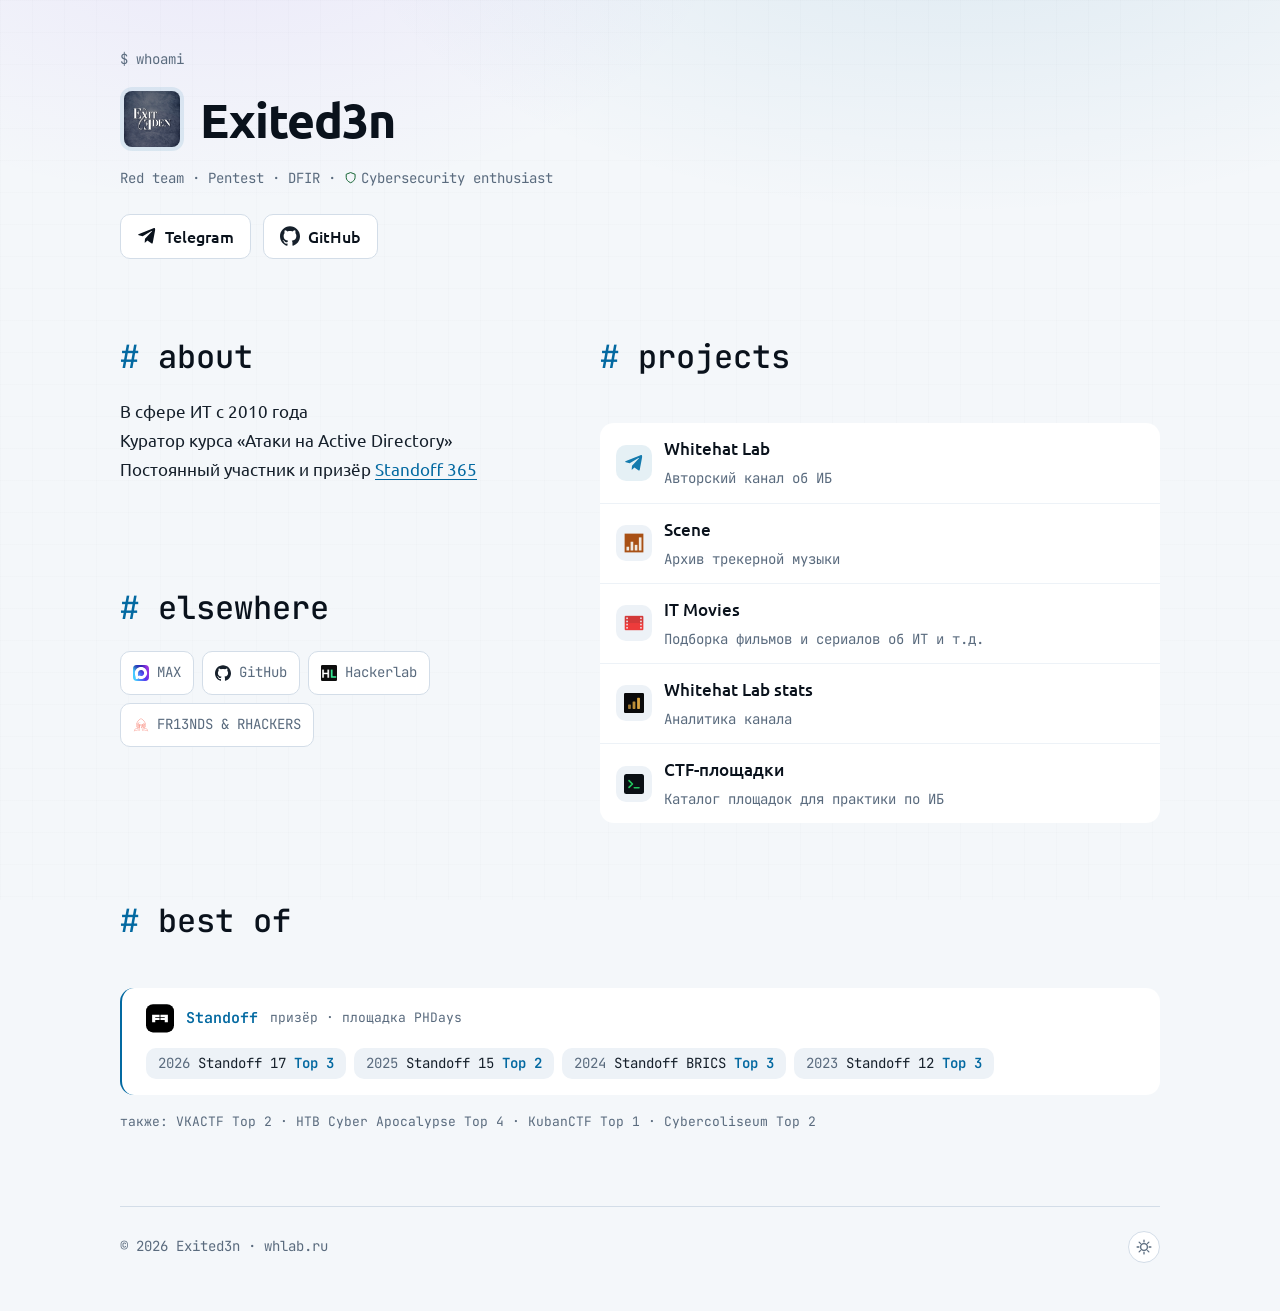
==== commit 84f4bba4: "Shorten project captions to one line each Три подписи сокращены владельцем: «Авторский канал об ИБ» " ====
--- a/index.html
+++ b/index.html
@@ -101,7 +101,7 @@
             <span class="row__icon" aria-hidden="true"><svg viewBox="0 0 24 24" width="18" height="18" fill="currentColor"><path d="M21.9 4.3 18.9 20c-.2 1.1-.9 1.3-1.7.8l-4.7-3.5-2.3 2.2c-.3.3-.5.5-1 .5l.4-4.8L18 6.3c.4-.4-.1-.6-.6-.2L6.8 12.4 2.2 11c-1-.3-1-1 .2-1.5l18-7c.8-.3 1.5.2 1.2 1.8z"/></svg></span>
             <span class="row__body">
               <span class="row__name">Whitehat Lab</span>
-              <span class="row__note">Авторский канал об информационной безопасности</span>
+              <span class="row__note">Авторский канал об ИБ</span>
             </span>
           </a>
           <a class="row" href="https://scene.whlab.ru" target="_blank" rel="noopener noreferrer">
@@ -115,14 +115,14 @@
             <span class="row__icon" aria-hidden="true"><img src="static/movies.png" alt="" width="20" height="20"></span>
             <span class="row__body">
               <span class="row__name">IT Movies</span>
-              <span class="row__note">Подборка фильмов и сериалов о компьютерах, технологиях, ИИ и т.д.</span>
+              <span class="row__note">Подборка фильмов и сериалов об ИТ и т.д.</span>
             </span>
           </a>
           <a class="row" href="https://stats.whlab.ru" target="_blank" rel="noopener noreferrer">
             <span class="row__icon" aria-hidden="true"><img src="static/stats.svg" alt="" width="20" height="20"></span>
             <span class="row__body">
               <span class="row__name">Whitehat Lab stats</span>
-              <span class="row__note">Аналитика канала Whitehat Lab</span>
+              <span class="row__note">Аналитика канала</span>
             </span>
           </a>
           <a class="row" href="https://ctf.whlab.ru" target="_blank" rel="noopener noreferrer">
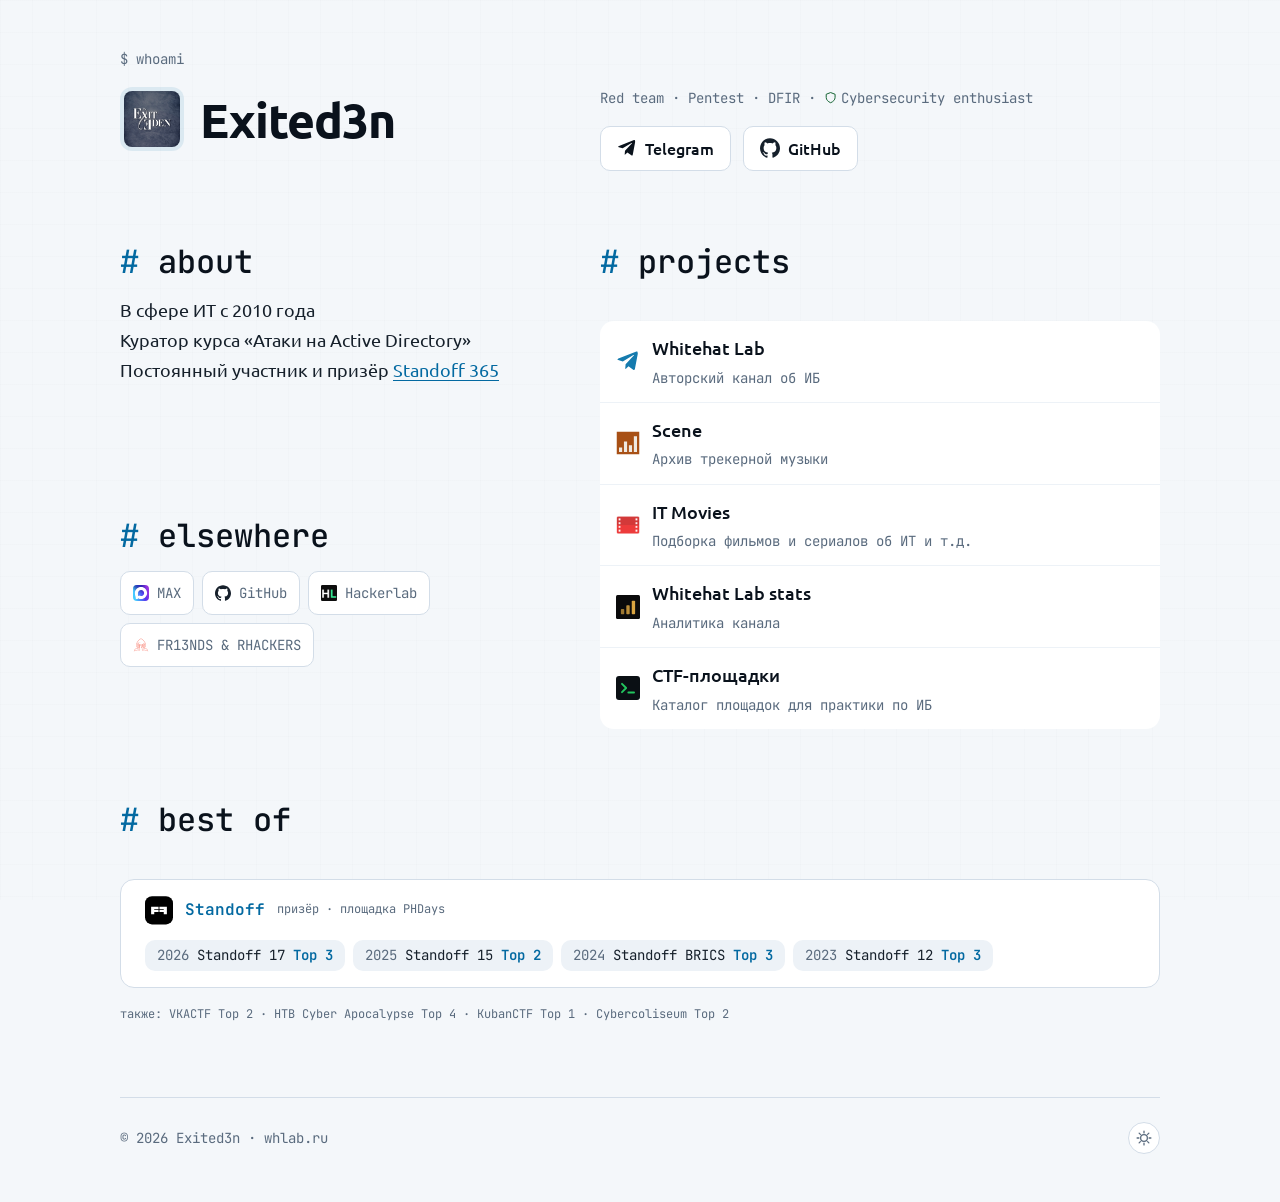
==== commit 942cfbf8: "Polish the landing: two-column hero, tighter scale, one accent Аудит по чек-листу redesign-skill дал" ====
--- a/index.html
+++ b/index.html
@@ -3,8 +3,8 @@
 <head>
   <meta charset="utf-8">
   <meta name="viewport" content="width=device-width, initial-scale=1">
-  <title>Exited3n - Red team, Pentest, DFIR</title>
-  <meta name="description" content="Exited3n: пентест и форензика. Telegram-канал о технологиях и ИИ, каталог фильмов и статистика.">
+  <title>Exited3n · Red team, Pentest, DFIR</title>
+  <meta name="description" content="Exited3n: пентест и форензика. Telegram-канал об ИБ, архив трекерной музыки Scene, каталог CTF-площадок, статистика и подборка фильмов.">
   <meta name="theme-color" content="#0A0F14">
   <link rel="canonical" href="https://whlab.ru/">
   <link rel="icon" href="static/favicon.svg" type="image/svg+xml">
@@ -15,8 +15,8 @@
   <meta property="og:type" content="website">
   <meta property="og:site_name" content="Exited3n">
   <meta property="og:locale" content="ru_RU">
-  <meta property="og:title" content="Exited3n - Red team, Pentest, DFIR">
-  <meta property="og:description" content="Exited3n: пентест и форензика. Telegram-канал о технологиях и ИИ, каталог фильмов и статистика.">
+  <meta property="og:title" content="Exited3n · Red team, Pentest, DFIR">
+  <meta property="og:description" content="Exited3n: пентест и форензика. Telegram-канал об ИБ, архив трекерной музыки Scene, каталог CTF-площадок, статистика и подборка фильмов.">
   <meta property="og:url" content="https://whlab.ru/">
   <meta property="og:image" content="https://whlab.ru/static/ogimage.webp">
   <meta name="twitter:card" content="summary_large_image">
@@ -63,6 +63,7 @@
   <link rel="stylesheet" href="css/style.css">
 </head>
 <body>
+  <a class="skip" href="#main">Перейти к содержимому</a>
   <div class="wrapper">
 
     <header class="hero">
@@ -71,14 +72,16 @@
         <img class="hero__avatar" src="static/exited3n.png" alt="" width="64" height="64">
         <h1 class="hero__name">Exited3n</h1>
       </div>
-      <p class="hero__role">Red team · Pentest · DFIR<span class="hero__sep" aria-hidden="true"> · </span><span class="hero__tag"><span class="hero__shield" aria-hidden="true"><svg viewBox="0 0 24 24" fill="none" stroke="currentColor" stroke-width="1.8" stroke-linejoin="round" focusable="false"><path d="M12 2.8 20 5.9v5.6c0 4.6-3.3 7.6-8 9.7-4.7-2.1-8-5.1-8-9.7V5.9z"/></svg></span>Cybersecurity enthusiast</span></p>
-      <p class="hero__cta">
-        <a class="pill" href="https://t.me/wh_lab" target="_blank" rel="noopener noreferrer"><span class="pill__icon" aria-hidden="true"><svg viewBox="0 0 24 24"><path d="M21.9 4.3 18.9 20c-.2 1.1-.9 1.3-1.7.8l-4.7-3.5-2.3 2.2c-.3.3-.5.5-1 .5l.4-4.8L18 6.3c.4-.4-.1-.6-.6-.2L6.8 12.4 2.2 11c-1-.3-1-1 .2-1.5l18-7c.8-.3 1.5.2 1.2 1.8z"/></svg></span>Telegram</a>
-        <a class="pill" href="https://github.com/akhomlyuk" target="_blank" rel="noopener noreferrer"><span class="pill__icon pill__icon--brand" aria-hidden="true"><svg viewBox="0 0 24 24"><path d="M12 .297c-6.63 0-12 5.373-12 12 0 5.303 3.438 9.8 8.205 11.385.6.113.82-.258.82-.577 0-.285-.01-1.04-.015-2.04-3.338.724-4.042-1.61-4.042-1.61C4.422 18.07 3.633 17.7 3.633 17.7c-1.087-.744.084-.729.084-.729 1.205.084 1.838 1.236 1.838 1.236 1.07 1.835 2.809 1.305 3.495.998.108-.776.417-1.305.76-1.605-2.665-.3-5.466-1.332-5.466-5.93 0-1.31.465-2.38 1.235-3.22-.135-.303-.54-1.523.105-3.176 0 0 1.005-.322 3.3 1.23.96-.267 1.98-.399 3-.405 1.02.006 2.04.138 3 .405 2.28-1.552 3.285-1.23 3.285-1.23.645 1.653.24 2.873.12 3.176.765.84 1.23 1.91 1.23 3.22 0 4.61-2.805 5.625-5.475 5.92.42.36.81 1.096.81 2.22 0 1.606-.015 2.896-.015 3.286 0 .315.21.69.825.57C20.565 22.092 24 17.592 24 12.297c0-6.627-5.373-12-12-12"/></svg></span>GitHub</a>
-      </p>
+      <div class="hero__meta">
+        <p class="hero__role">Red team · Pentest · DFIR <span class="hero__tag"><span class="hero__sep" aria-hidden="true">· </span><span class="hero__shield" aria-hidden="true"><svg viewBox="0 0 24 24" fill="none" stroke="currentColor" stroke-width="1.8" stroke-linejoin="round" focusable="false"><path d="M12 2.8 20 5.9v5.6c0 4.6-3.3 7.6-8 9.7-4.7-2.1-8-5.1-8-9.7V5.9z"/></svg></span>Cybersecurity enthusiast</span></p>
+        <p class="hero__cta">
+          <a class="pill" href="https://t.me/wh_lab" target="_blank" rel="noopener noreferrer"><span class="pill__icon" aria-hidden="true"><svg viewBox="0 0 24 24"><path d="M21.9 4.3 18.9 20c-.2 1.1-.9 1.3-1.7.8l-4.7-3.5-2.3 2.2c-.3.3-.5.5-1 .5l.4-4.8L18 6.3c.4-.4-.1-.6-.6-.2L6.8 12.4 2.2 11c-1-.3-1-1 .2-1.5l18-7c.8-.3 1.5.2 1.2 1.8z"/></svg></span>Telegram</a>
+          <a class="pill" href="https://github.com/akhomlyuk" target="_blank" rel="noopener noreferrer"><span class="pill__icon pill__icon--brand" aria-hidden="true"><svg viewBox="0 0 24 24"><path d="M12 .297c-6.63 0-12 5.373-12 12 0 5.303 3.438 9.8 8.205 11.385.6.113.82-.258.82-.577 0-.285-.01-1.04-.015-2.04-3.338.724-4.042-1.61-4.042-1.61C4.422 18.07 3.633 17.7 3.633 17.7c-1.087-.744.084-.729.084-.729 1.205.084 1.838 1.236 1.838 1.236 1.07 1.835 2.809 1.305 3.495.998.108-.776.417-1.305.76-1.605-2.665-.3-5.466-1.332-5.466-5.93 0-1.31.465-2.38 1.235-3.22-.135-.303-.54-1.523.105-3.176 0 0 1.005-.322 3.3 1.23.96-.267 1.98-.399 3-.405 1.02.006 2.04.138 3 .405 2.28-1.552 3.285-1.23 3.285-1.23.645 1.653.24 2.873.12 3.176.765.84 1.23 1.91 1.23 3.22 0 4.61-2.805 5.625-5.475 5.92.42.36.81 1.096.81 2.22 0 1.606-.015 2.896-.015 3.286 0 .315.21.69.825.57C20.565 22.092 24 17.592 24 12.297c0-6.627-5.373-12-12-12"/></svg></span>GitHub</a>
+        </p>
+      </div>
     </header>
 
-    <main>
+    <main id="main">
 
       <section class="block" id="about">
         <h2 class="block__title"><span class="block__hash">#</span>about</h2>
--- a/css/tokens.css
+++ b/css/tokens.css
@@ -30,21 +30,26 @@
   --accent: #38BDF8;
   --accent-soft: rgba(56, 189, 248, 0.14);
 
-  /* Подложка страницы. Тонкая инженерная сетка и два размытых пятна за
-     содержимым — визитка читается как чертёж, а не как витрина.
+  /* Подложка страницы: тонкая инженерная сетка. Визитка читается как
+     чертёж, а не как витрина.
      Альфа подобрана на глаз по трём ступеням: 0.005 не видно вовсе,
      0.02 уже спорит с текстом и страница превращается в миллиметровку.
      0.012 — фактура, которую не замечаешь, но с её исчезновением
      становится плоско.
 
-     Значения rgba(), а не hex: сетка не имеет непрозрачного цвета, за
-     который можно было бы посчитать контраст. --glow подобен
-     --accent-soft — та же альфа, но фиолетовый полюс. */
+     Два размытых пятна — голубое и фиолетовое — убраны 2026-10-28. Они
+     давали мягкий свет в углах, но синий с фиолетовым радиальным
+     градиентом — самый узнаваемый след нейросетевой сборки. Фон остался
+     плоским: глубину держит сетка.
+
+     Значение rgba(), а не hex: сетка не имеет непрозрачного цвета, за
+     который можно было бы посчитать контраст. */
   --grid-line: rgba(255, 255, 255, 0.012);
-  --glow: rgba(167, 139, 250, 0.08);
 
-  /* Зелёный остался, но только микро-сигналами: ховер карточек, ховер
-     переключателя темы. Доминантой он больше не читается — 8.44 на --bg. */
+  /* Зелёный остался микро-сигналом: щит рядом с «Cybersecurity enthusiast»
+     в шапке. Ховеры ушли в --accent 2026-10-28 — два акцента в
+     интерактиве читались как два разных интерфейса на одной странице.
+     Доминантой зелёный не был и раньше: 8.44 на --bg. */
   --signal: #22C55E;
 
   /* Фирменные цвета знаков. Telegram уставного синего #229ED9 на светлой
@@ -134,7 +139,6 @@
        альфе, а не по цвету, поэтому интенсивность фактуры от темы не
        зависит. */
     --grid-line: rgba(22, 32, 43, 0.012);
-    --glow: rgba(124, 58, 237, 0.08);
 
     /* 6.63 на --bg */
     --signal: #166534;
@@ -165,11 +169,10 @@
   --accent: #0369A1;
   --accent-soft: rgba(3, 105, 161, 0.1);
 
-  /* Дублируется намеренно: --grid-line и --glow должны совпадать с
-     блоком выше побайтно, иначе светлая тема возьмёт тёмные значения
-     подложки. Ловит check_light_palette_consistency. */
+  /* Дублируется намеренно: --grid-line должен совпадать с блоком выше
+     побайтно, иначе светлая тема возьмёт тёмное значение подложки.
+     Ловит check_light_palette_consistency. */
   --grid-line: rgba(22, 32, 43, 0.012);
-  --glow: rgba(124, 58, 237, 0.08);
 
   --signal: #166534;
 
--- a/css/style.css
+++ b/css/style.css
@@ -18,21 +18,22 @@
   line-height: 1.65;
   -webkit-font-smoothing: antialiased;
 
-  /* Подложка страницы в четырёх слоях: сетка из двух взаимно
-     перпендикулярных градиентов и два размытых пятна за содержимым.
-
-     Порядок важен и читается снизу вверх: первыми идут самые дальние
-     слои. Сетка первая — она фоновая фактура, её не должно быть видно
-     поверх пятен, иначе пятна исчезнут. Габариты заданы в px: это
-     абсолютные размеры, а не отступы, и rem здесь означал бы, что сетка
-     дышит вместе с шириной окна. */
+  /* Подложка страницы: сетка из двух взаимно перпендикулярных градиентов.
+     Порядок слоёв читается снизу вверх: первым идёт самый дальний.
+
+     Два размытых пятна (голубое и фиолетовое) убраны 2026-10-28. Они
+     давали мягкий свет в верхних углах, но это ровно та пара цветов,
+     по которой страницу узнают как собранную нейросетью: синий и
+     фиолетовый радиальные градиенты. Плоский фон с сеткой читается
+     спокойнее, и глубина осталась у фактуры, а не у свечения.
+
+     Габариты сетки заданы в px: это абсолютные размеры, а не отступы,
+     и rem здесь означал бы, что сетка дышит вместе с шириной окна. */
   background-image:
     linear-gradient(var(--grid-line) 1px, transparent 1px),
-    linear-gradient(90deg, var(--grid-line) 1px, transparent 1px),
-    radial-gradient(900px 480px at 75% -120px, var(--accent-soft), transparent 70%),
-    radial-gradient(720px 420px at 18% -90px, var(--glow), transparent 70%);
-  background-size: 32px 32px, 32px 32px, auto, auto;
-  background-repeat: repeat, repeat, no-repeat, no-repeat;
+    linear-gradient(90deg, var(--grid-line) 1px, transparent 1px);
+  background-size: 32px 32px, 32px 32px;
+  background-repeat: repeat, repeat;
   /* fixed — сетка не едет при скролле. Минус известен: на мобильных
      браузерах фон с fixed перерисовывается на всё прокручивание, и
      дешёвый первый экран становится дорогим. На 32px-текстуре разница
@@ -40,6 +41,28 @@
      первым делом отключать надо именно эту строку. */
   background-attachment: fixed;
 }
+
+/* --- Переход к содержимому ---------------------------------------------- */
+
+/* Ссылка нужна только клавиатуре и скринридеру: мышью её не достать.
+   clip-path вместо отрицательного left — элемент остаётся в дереве
+   доступности и в порядке обхода, но не занимает места на экране.
+   На фокусе показывается поверх шапки, в левом верхнем углу. */
+.skip {
+  position: fixed;
+  top: var(--space-4);
+  left: var(--space-4);
+  z-index: 1;
+  padding: var(--space-2) var(--space-4);
+  border: 1px solid var(--accent);
+  border-radius: var(--radius);
+  background: var(--surface-2);
+  color: var(--text-strong);
+  text-decoration: none;
+  clip-path: inset(50%);
+}
+
+.skip:focus { clip-path: none; }
 
 /* Ширина страницы, спека §2: min(1040px, 100% - 2rem), где 1040px —
    это --wrapper-max из tokens.css. Отступ по бокам входит в
@@ -61,10 +84,14 @@
    старой версии, но при коротком hero она оставляла под ним дыру в
    пол-экрана, а сверху ещё --space-section — двойной провал перед about.
    Контент прижат к началу по умолчанию, и первый экран не требует
-   скролла именно потому, что контент идёт сразу за шапкой. */
+   скролла именно потому, что контент идёт сразу за шапкой.
+
+   Сетка, а не флекс: с 900px шапка повторяет колонки страницы, и одна
+   раскладка должна уметь обе. До 900px это одна колонка — порядок в DOM
+   совпадает с порядком на экране, поэтому order нигде не нужен. */
 .hero {
-  display: flex;
-  flex-direction: column;
+  display: grid;
+  grid-template-columns: 1fr;
   gap: var(--space-4);
 }
 
@@ -115,6 +142,23 @@
   color: var(--muted);
 }
 
+/* Роль и кнопки — один блок: на широком экране он уезжает во вторую
+   колонку целиком, а не по частям. До 900px блок стоит в общей колонке,
+   и его gap совпадает с gap шапки — на глаз это те же 16px между
+   строками, что и раньше. */
+.hero__meta {
+  display: flex;
+  flex-direction: column;
+  gap: var(--space-4);
+}
+
+/* Точка-разделитель живёт внутри .hero__tag, а не перед ним. Разметка
+   «DFIR<span> · </span><span>щит …</span>» на 320–420px переносила строку
+   после точки: браузер добивал первую строку всем, что влезало, и
+   последней возможностью переноса оказывался стык перед щитом. Строка
+   кончалась висячей точкой, вторая начиналась со щита — разделитель
+   читался как обрубок списка. Внутри неразрывного .hero__tag точка
+   физически не может оторваться от того, что разделяет. */
 .hero__tag { white-space: nowrap; }
 
 /* Щит неразрывен со словом «enthusiast»: перенос разорвал бы связку
@@ -134,7 +178,35 @@
   display: flex;
   flex-wrap: wrap;
   gap: var(--space-3);
-  margin: var(--space-2) 0 0;
+  margin: 0;
+}
+
+/* С 900px шапка повторяет сетку страницы: имя в левой колонке, роль и
+   кнопки — в правой. Без этого на 1440 справа от имени оставалось 580px
+   пустоты, и первый экран читался как обрезанный по центру.
+
+   Колонки те же, что у main — 1fr / 1.25fr с тем же column-gap. Правый
+   край шапки совпадает с правым краем панели projects, и глаз ведёт по
+   одной вертикали сверху вниз; при других пропорциях шапка и содержимое
+   разъехались бы на десять пикселей, что заметно без линейки.
+
+   900px — не произвол: роль в моно 14px занимает около 460px, и ниже
+   этого порога правая колонка перестаёт вмещать её в одну строку.
+   Медиа-условие отдельное от 640px: основной грид складывается раньше,
+   потому что ему хватает и 700px, а шапке нужен запас на длинную роль. */
+@media (min-width: 900px) {
+  .hero {
+    grid-template-columns: 1fr 1.25fr;
+    grid-template-areas:
+      'prompt prompt'
+      'id     meta';
+    column-gap: var(--space-6);
+    align-items: start;
+  }
+
+  .hero__prompt { grid-area: prompt; }
+  .hero__id     { grid-area: id; }
+  .hero__meta   { grid-area: meta; }
 }
 
 /* --- CTA-пилюли -------------------------------------------------------- */
@@ -155,11 +227,19 @@
   color: var(--text-strong);
   font-weight: 500;
   text-decoration: none;
-  transition: border-color 0.15s ease, background 0.15s ease;
+  transition: border-color 0.3s cubic-bezier(0.22, 1, 0.36, 1),
+              background 0.3s cubic-bezier(0.22, 1, 0.36, 1);
 }
 
 .pill:hover {
-  border-color: var(--signal);
+  border-color: var(--accent);
+}
+
+/* Отклик на нажатие. Не transform: на странице нет ни одного transform
+   намеренно, и правило reduced-motion охраняет именно это обещание.
+   Смена фона даёт тот же отклик и не двигает вёрстку. */
+.pill:active {
+  background: var(--surface-2);
 }
 
 /* Telegram и GitHub в шапке оформлены одинаково — решение владельца от
@@ -231,8 +311,16 @@
 
 /* Вертикальные отступы внутри грида задаются полями: в гриде и во flex
    поля не схлопываются, поэтому ритмика предсказуема — в отличие от
-   margin-top у соседних блочных элементов. */
-#about     { margin-block-end: var(--space-5); }
+   margin-top у соседних блочных элементов.
+
+   Отступ между about и elsewhere несёт нижний блок, а не верхний.
+   Причина в распределении лишней высоты: projects тянется на два ряда,
+   и если он выше левой колонки, браузер делит разницу между рядами —
+   отступ получался 100px вместо заявленных 24, и это читалось дырой.
+   Токен на месте стыка делает шов таким же, как перед best of, и
+   оставляет раскладке нечего распределять: колонка заполняется сама. */
+#about     { margin-block-end: 0; }
+#elsewhere { margin-block-start: var(--space-section); }
 
 /* Отступ сверху у best — тот же --space-section, что и швы .wrapper.
      Раньше он стоял поверх block-gap, и над «#best of» получалась дыра
@@ -263,6 +351,11 @@
   font-family: var(--mono);
   font-size: clamp(1.5rem, 4vw, 2rem);
   font-weight: 500;
+  /* 1.2, а не унаследованные от body 1.65. Заголовок 32px занимал коробку
+     52.8px: двадцать пикселей пустоты сверху и снизу, которых не видно в
+     токенах, но которые складывались с gap блока. Отступ «по шкале» на
+     деле был больше шкалы, и это читалось как забытый воздух. */
+  line-height: 1.2;
   color: var(--text-strong);
   text-wrap: balance;
 }
@@ -300,7 +393,9 @@
 }
 
 .fact {
-  font-size: 1.0625rem;
+  /* 18px — ступень шкалы. Было 17px: размер, которого нет ни в одном
+     шаге, и он ставил факты между body и названиями строк без причины. */
+  font-size: 1.125rem;
   line-height: 1.45;
   color: var(--text);
   text-wrap: pretty;
@@ -310,10 +405,14 @@
   color: var(--accent);
   text-decoration: none;
   border-bottom: 1px solid currentColor;
-  transition: color 0.15s ease;
-}
-
-.fact__link:hover { color: var(--signal); }
+  transition: color 0.3s cubic-bezier(0.22, 1, 0.36, 1);
+}
+
+/* Ховер уводит ссылку в цвет основного текста, а не в зелёный: зелёный
+   был вторым акцентом рядом с голубым, и ссылка при наведении меняла
+   палитру страницы. Здесь меняется только вес — подчёркивание остаётся
+   на месте, поэтому ссылка не прыгает. */
+.fact__link:hover { color: var(--text-strong); }
 
 .fact__link:focus-visible {
   outline: 2px solid var(--accent);
@@ -356,13 +455,18 @@
   font-size: 0.875rem;
   text-decoration: none;
   white-space: nowrap;
-  transition: color 0.15s ease, border-color 0.15s ease;
-}
-
+  transition: color 0.3s cubic-bezier(0.22, 1, 0.36, 1),
+              border-color 0.3s cubic-bezier(0.22, 1, 0.36, 1);
+}
+
+/* Ховер — в акцент, а не в зелёный: --signal остался микро-сигналом щита
+   в шапке, и вторым акцентом в интерактиве он больше не работает. */
 .chip:hover {
-  color: var(--signal);
-  border-color: var(--signal);
-}
+  color: var(--accent);
+  border-color: var(--accent);
+}
+
+.chip:active { background: var(--surface-2); }
 
 .chip__icon {
   flex: none;
@@ -401,43 +505,46 @@
   padding: var(--space-3) var(--space-4);
   text-decoration: none;
   color: inherit;
-  transition: background 0.15s ease;
+  transition: background 0.3s cubic-bezier(0.22, 1, 0.36, 1),
+              box-shadow 0.3s cubic-bezier(0.22, 1, 0.36, 1);
 }
 
 .row:hover { background: var(--surface-2); }
 
+/* Нажатие отмечается полосой у левого края: фон уже занят ховером, и
+   второй оттенок поверхности рядом с первым неразличим. Тень рисуется
+   внутрь строки — панель обрезает всё, что выходит наружу. */
+.row:active {
+  background: var(--surface-2);
+  box-shadow: inset 2px 0 0 var(--accent);
+}
+
+/* Знак без плашки. Плашка 36px с заливкой --surface-2 была фоном для
+   глифа, но четыре из пяти знаков — это favicon чужого проекта со своей
+   квадратной подложкой внутри файла. Плашка под плашкой давала рамку в
+   рамке: у Scene оранжевый квадрат в сером, у stats и ctf тёмный в
+   тёмном. Знак — это сам файл, второй фон ему не нужен.
+
+   Размер 24px, а не 20px: без плашки 20px читались как значки в списке
+   настроек, а не как проекты. 24px держит вес строки, не споря с
+   названием, и попадает в тот же диапазон, что знак спотлайта (28px).
+
+   object-fit: contain оставлен: знаки разной природы (svg и растр)
+   приводятся к одному боксу, а не растягиваются под него. */
 .row__icon {
   flex: none;
   display: grid;
   place-items: center;
-  width: 36px;
-  height: 36px;
-  border-radius: var(--radius);
-  background: var(--surface-2);
+  width: 24px;
+  height: 24px;
   color: var(--accent);
 }
 
-/* Знак внутри плитки — фиксированные 20px, а не 100% плитки.
-
-   Плитка 36px, и при width: 100% глиф занимал её целиком, без отступа:
-   самолётик Telegram читался не значком в плитке, а плошкой, и был
-   заметно крупнее прочих знаков страницы. Тот же размер, что и у
-   .pill__icon, — и он по той же причине рабочий: 20px это размер
-   знака, который на странице и должен быть, а размер плитки отвечает
-   за вес блока, а не за размер глифа.
-
-   У .chip__icon и .spotlight__icon внутренний знак остаётся 100%: там
-   плитка сама себе знак (16px и 28px), и отступ ей не нужен — дать его
-   значило бы просто отрисовать знак вдвое мельче. Здесь плитка 36px,
-   и 20px знака внутри неё оставляют рамку в 8px с каждой стороны.
-
-   object-fit: contain оставлен: знаки разной природы (svg и растр)
-   приводятся к одному боксу, а не растягиваются под него. */
 .row__icon img,
 .row__icon svg {
   display: block;
-  width: 20px;
-  height: 20px;
+  width: 24px;
+  height: 24px;
   object-fit: contain;
 }
 
@@ -446,7 +553,6 @@
 /* Знак канала в фирменном цвете: он и без подписи узнаётся, а общий
    акцент на первой строке сделал бы её просто ещё одной. */
 .row--accent .row__icon {
-  background: var(--accent-soft);
   color: var(--tg);
 }
 
@@ -459,7 +565,7 @@
 
 .row__name {
   color: var(--text-strong);
-  font-size: 1.0625rem;
+  font-size: 1.125rem;
   font-weight: 500;
 }
 
@@ -487,9 +593,13 @@
 
 /* --- best of ------------------------------------------------------------ */
 
+/* Рамка по кругу, а не полоса слева. Полоса рисовала у карточки одну
+   сторону — приём, который читается как закладка или обрезанный край,
+   а не как рамка. Тонкий контур по всему периметру держит карточку
+   целиком и не спорит с панелью projects, у которой рамки нет вовсе. */
 .spotlight {
   background: var(--surface);
-  border-left: 2px solid var(--accent);
+  border: 1px solid var(--border);
   border-radius: var(--radius-lg);
   padding: var(--space-4) var(--space-5);
 }
@@ -521,14 +631,14 @@
 
 .spotlight__name {
   font-family: var(--mono);
-  font-size: 0.9375rem;
+  font-size: 1rem;
   font-weight: 600;
   color: var(--accent);
 }
 
 .spotlight__note {
   font-family: var(--mono);
-  font-size: 0.8125rem;
+  font-size: 0.75rem;
   color: var(--muted);
 }
 
@@ -593,7 +703,7 @@
 .also {
   margin: 0;
   font-family: var(--mono);
-  font-size: 0.8125rem;
+  font-size: 0.75rem;
   line-height: 1.75;
   color: var(--muted);
 }
@@ -637,7 +747,8 @@
   background: var(--surface);
   color: var(--muted);
   cursor: pointer;
-  transition: color 0.15s ease, border-color 0.15s ease;
+  transition: color 0.3s cubic-bezier(0.22, 1, 0.36, 1),
+              border-color 0.3s cubic-bezier(0.22, 1, 0.36, 1);
 }
 
 .theme-toggle__icon { display: none; }
@@ -661,9 +772,11 @@
 }
 
 .theme-toggle:hover {
-  color: var(--signal);
-  border-color: var(--signal);
-}
+  color: var(--accent);
+  border-color: var(--accent);
+}
+
+.theme-toggle:active { background: var(--surface-2); }
 
 /* --- Фокус -------------------------------------------------------------- */
 
@@ -675,7 +788,8 @@
 .chip:focus-visible,
 .row:focus-visible,
 .fact__link:focus-visible,
-.theme-toggle:focus-visible {
+.theme-toggle:focus-visible,
+.skip:focus-visible {
   outline: 2px solid var(--accent);
   outline-offset: 2px;
 }
@@ -704,6 +818,10 @@
 
   #about    { margin-block-end: var(--space-section); }
   #projects { margin-block-end: var(--space-section); }
+
+  /* В одной колонке шов над elsewhere уже даёт about, и второй такой же
+     сверху сложился бы с ним в двойной промежуток. */
+  #elsewhere { margin-block-start: 0; }
 
   /* У best на широком экране отступ сверху: он третий ряд и отделён от
      верхних блоков. В одной колонке над ним стоит projects, который уже
@@ -773,7 +891,6 @@
        Гасится токенами, а не background-image: none, потому что те же
        токены могут пригодиться вложенным элементам. */
     --grid-line: transparent;
-    --glow: transparent;
   }
 
   /* Гасим и сам background-image: фон по умолчанию печатать не
@@ -814,6 +931,11 @@
      margin-block-start у best обязан он сам. */
   #best { margin-block-start: 0; }
 
+  /* Шов перед elsewhere в печати даёт margin-block-end у best, как и на
+     остальных стыках: колонка одна, и верхнее поле блока здесь было бы
+     вторым отступом поверх первого. */
+  #elsewhere { margin-block-start: 0; }
+
   /* Скругление панели держится на обрезании: на бумаге углы должны быть
      прямыми, и панель обязана отдать этот угол содержимому строк. */
   .panel {
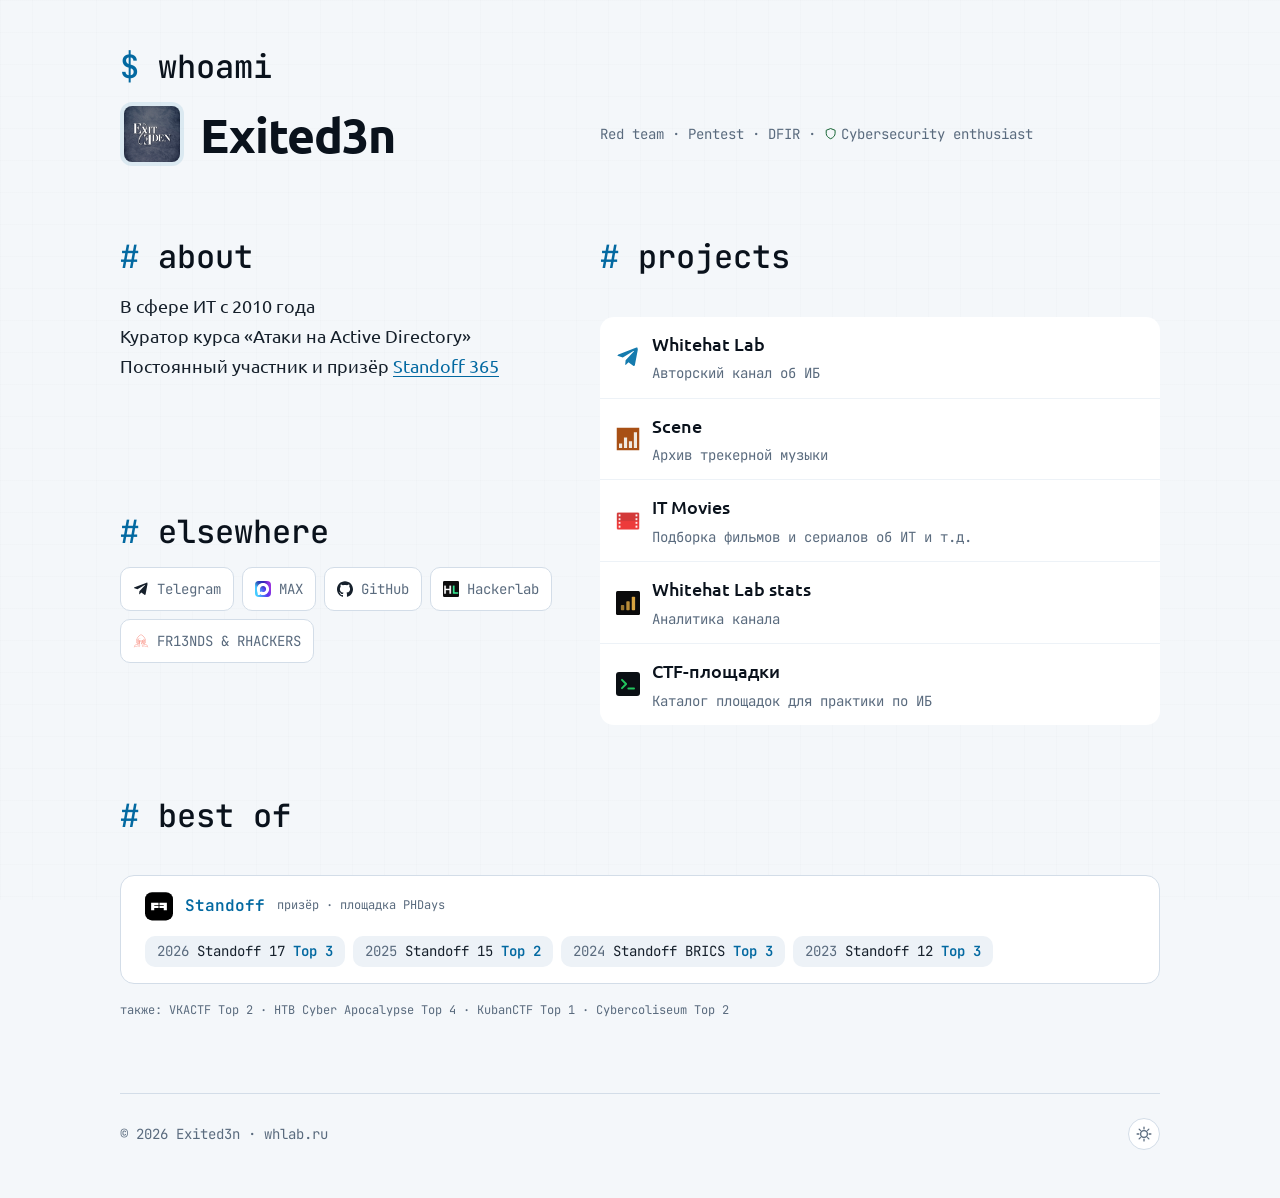
==== commit 8850fc68: "Raise whoami to section headings and move links to elsewhere Шапка начиналась подписью 14px --muted," ====
--- a/index.html
+++ b/index.html
@@ -67,18 +67,12 @@
   <div class="wrapper">
 
     <header class="hero">
-      <p class="hero__prompt">$ whoami</p>
+      <p class="hero__prompt"><span class="hero__prompt-mark">$</span>whoami</p>
       <div class="hero__id">
         <img class="hero__avatar" src="static/exited3n.png" alt="" width="64" height="64">
         <h1 class="hero__name">Exited3n</h1>
       </div>
-      <div class="hero__meta">
-        <p class="hero__role">Red team · Pentest · DFIR <span class="hero__tag"><span class="hero__sep" aria-hidden="true">· </span><span class="hero__shield" aria-hidden="true"><svg viewBox="0 0 24 24" fill="none" stroke="currentColor" stroke-width="1.8" stroke-linejoin="round" focusable="false"><path d="M12 2.8 20 5.9v5.6c0 4.6-3.3 7.6-8 9.7-4.7-2.1-8-5.1-8-9.7V5.9z"/></svg></span>Cybersecurity enthusiast</span></p>
-        <p class="hero__cta">
-          <a class="pill" href="https://t.me/wh_lab" target="_blank" rel="noopener noreferrer"><span class="pill__icon" aria-hidden="true"><svg viewBox="0 0 24 24"><path d="M21.9 4.3 18.9 20c-.2 1.1-.9 1.3-1.7.8l-4.7-3.5-2.3 2.2c-.3.3-.5.5-1 .5l.4-4.8L18 6.3c.4-.4-.1-.6-.6-.2L6.8 12.4 2.2 11c-1-.3-1-1 .2-1.5l18-7c.8-.3 1.5.2 1.2 1.8z"/></svg></span>Telegram</a>
-          <a class="pill" href="https://github.com/akhomlyuk" target="_blank" rel="noopener noreferrer"><span class="pill__icon pill__icon--brand" aria-hidden="true"><svg viewBox="0 0 24 24"><path d="M12 .297c-6.63 0-12 5.373-12 12 0 5.303 3.438 9.8 8.205 11.385.6.113.82-.258.82-.577 0-.285-.01-1.04-.015-2.04-3.338.724-4.042-1.61-4.042-1.61C4.422 18.07 3.633 17.7 3.633 17.7c-1.087-.744.084-.729.084-.729 1.205.084 1.838 1.236 1.838 1.236 1.07 1.835 2.809 1.305 3.495.998.108-.776.417-1.305.76-1.605-2.665-.3-5.466-1.332-5.466-5.93 0-1.31.465-2.38 1.235-3.22-.135-.303-.54-1.523.105-3.176 0 0 1.005-.322 3.3 1.23.96-.267 1.98-.399 3-.405 1.02.006 2.04.138 3 .405 2.28-1.552 3.285-1.23 3.285-1.23.645 1.653.24 2.873.12 3.176.765.84 1.23 1.91 1.23 3.22 0 4.61-2.805 5.625-5.475 5.92.42.36.81 1.096.81 2.22 0 1.606-.015 2.896-.015 3.286 0 .315.21.69.825.57C20.565 22.092 24 17.592 24 12.297c0-6.627-5.373-12-12-12"/></svg></span>GitHub</a>
-        </p>
-      </div>
+      <p class="hero__role">Red team · Pentest · DFIR <span class="hero__tag"><span class="hero__sep" aria-hidden="true">· </span><span class="hero__shield" aria-hidden="true"><svg viewBox="0 0 24 24" fill="none" stroke="currentColor" stroke-width="1.8" stroke-linejoin="round" focusable="false"><path d="M12 2.8 20 5.9v5.6c0 4.6-3.3 7.6-8 9.7-4.7-2.1-8-5.1-8-9.7V5.9z"/></svg></span>Cybersecurity enthusiast</span></p>
     </header>
 
     <main id="main">
@@ -166,6 +160,7 @@
              добавлять ссылки, и фиксированная сетка ломалась бы на
              каждой новой. На узком экране чипы сами уходят в столбик. -->
         <ul class="chips">
+          <li><a class="chip" href="https://t.me/wh_lab" target="_blank" rel="noopener noreferrer"><span class="chip__icon" aria-hidden="true"><svg viewBox="0 0 24 24" width="16" height="16" fill="currentColor"><path d="M21.9 4.3 18.9 20c-.2 1.1-.9 1.3-1.7.8l-4.7-3.5-2.3 2.2c-.3.3-.5.5-1 .5l.4-4.8L18 6.3c.4-.4-.1-.6-.6-.2L6.8 12.4 2.2 11c-1-.3-1-1 .2-1.5l18-7c.8-.3 1.5.2 1.2 1.8z"/></svg></span>Telegram</a></li>
           <li><a class="chip" href="https://max.ru/join/ByzPb9lbZJwBbvKvRvi3ioBNaFF9TyuXDy5vrIX48vs" target="_blank" rel="noopener noreferrer"><span class="chip__icon" aria-hidden="true"><img src="static/max.svg" alt="" width="16" height="16"></span>MAX</a></li>
           <li><a class="chip" href="https://github.com/akhomlyuk" target="_blank" rel="noopener noreferrer"><span class="chip__icon" aria-hidden="true"><svg viewBox="0 0 24 24" width="16" height="16" fill="currentColor"><path d="M12 .297c-6.63 0-12 5.373-12 12 0 5.303 3.438 9.8 8.205 11.385.6.113.82-.258.82-.577 0-.285-.01-1.04-.015-2.04-3.338.724-4.042-1.61-4.042-1.61C4.422 18.07 3.633 17.7 3.633 17.7c-1.087-.744.084-.729.084-.729 1.205.084 1.838 1.236 1.838 1.236 1.07 1.835 2.809 1.305 3.495.998.108-.776.417-1.305.76-1.605-2.665-.3-5.466-1.332-5.466-5.93 0-1.31.465-2.38 1.235-3.22-.135-.303-.54-1.523.105-3.176 0 0 1.005-.322 3.3 1.23.96-.267 1.98-.399 3-.405 1.02.006 2.04.138 3 .405 2.28-1.552 3.285-1.23 3.285-1.23.645 1.653.24 2.873.12 3.176.765.84 1.23 1.91 1.23 3.22 0 4.61-2.805 5.625-5.475 5.92.42.36.81 1.096.81 2.22 0 1.606-.015 2.896-.015 3.286 0 .315.21.69.825.57C20.565 22.092 24 17.592 24 12.297c0-6.627-5.373-12-12-12"/></svg></span>GitHub</a></li>
           <li><a class="chip" href="https://hackerlab.pro/users/Exited3n" target="_blank" rel="noopener noreferrer"><span class="chip__icon" aria-hidden="true"><img src="static/hackerlab.png" alt="" width="16" height="16"></span>Hackerlab</a></li>
--- a/css/style.css
+++ b/css/style.css
@@ -95,11 +95,21 @@
   gap: var(--space-4);
 }
 
+/* $ whoami стоит в одном ряду с заголовками блоков: та же fluid-шкала
+   24-32px, тот же вес 500 и --text-strong, тот же акцентный маркер.
+   Раньше это была подпись 14px --muted — страница начиналась мелким серым
+   текстом и дальше уходила в заголовки крупнее шапки. Теперь промпт
+   читается как первая команда сессии, а имя — как её вывод.
+
+   Кегль не 48px, как у имени: $ whoami это метка раздела, а не заголовок
+   страницы, и второй крупный текст рядом с именем спорил бы с ним. */
 .hero__prompt {
   margin: 0;
   font-family: var(--mono);
-  font-size: 0.875rem;
-  color: var(--muted);
+  font-size: clamp(1.5rem, 4vw, 2rem);
+  font-weight: 500;
+  line-height: 1.2;
+  color: var(--text-strong);
 }
 
 /* Аватар слева от имени на десктопе. Спека §5: 64px, radius 12px. */
@@ -142,16 +152,6 @@
   color: var(--muted);
 }
 
-/* Роль и кнопки — один блок: на широком экране он уезжает во вторую
-   колонку целиком, а не по частям. До 900px блок стоит в общей колонке,
-   и его gap совпадает с gap шапки — на глаз это те же 16px между
-   строками, что и раньше. */
-.hero__meta {
-  display: flex;
-  flex-direction: column;
-  gap: var(--space-4);
-}
-
 /* Точка-разделитель живёт внутри .hero__tag, а не перед ним. Разметка
    «DFIR<span> · </span><span>щит …</span>» на 320–420px переносила строку
    после точки: браузер добивал первую строку всем, что влезало, и
@@ -174,21 +174,15 @@
 
 .hero__shield svg { width: 0.95em; height: 0.95em; }
 
-.hero__cta {
-  display: flex;
-  flex-wrap: wrap;
-  gap: var(--space-3);
-  margin: 0;
-}
-
-/* С 900px шапка повторяет сетку страницы: имя в левой колонке, роль и
-   кнопки — в правой. Без этого на 1440 справа от имени оставалось 580px
-   пустоты, и первый экран читался как обрезанный по центру.
-
-   Колонки те же, что у main — 1fr / 1.25fr с тем же column-gap. Правый
-   край шапки совпадает с правым краем панели projects, и глаз ведёт по
-   одной вертикали сверху вниз; при других пропорциях шапка и содержимое
-   разъехались бы на десять пикселей, что заметно без линейки.
+/* С 900px шапка повторяет сетку страницы: имя в левой колонке, роль — в
+   правой. Колонки те же, что у main — 1fr / 1.25fr с тем же column-gap,
+   поэтому правый край шапки совпадает с правым краем панели projects и
+   глаз ведёт по одной вертикали сверху вниз.
+
+   Роль выровнена по центру строки с именем, а не по её верху. Кнопок в
+   шапке больше нет: строка из одного 14px текста, прижатая к верхнему
+   краю 64-пиксельного аватара, читалась бы как обрезанный блок, а по
+   центру садится на оптическую середину имени.
 
    900px — не произвол: роль в моно 14px занимает около 460px, и ниже
    этого порога правая колонка перестаёт вмещать её в одну строку.
@@ -199,88 +193,15 @@
     grid-template-columns: 1fr 1.25fr;
     grid-template-areas:
       'prompt prompt'
-      'id     meta';
+      'id     role';
     column-gap: var(--space-6);
-    align-items: start;
+    align-items: center;
   }
 
   .hero__prompt { grid-area: prompt; }
   .hero__id     { grid-area: id; }
-  .hero__meta   { grid-area: meta; }
-}
-
-/* --- CTA-пилюли -------------------------------------------------------- */
-
-/* Прямоугольник с небольшим радиусом, а не пилюля: под именем две
-   ссылки-подписи, и круглые торцы делали ряд из них похожим на
-   декоративную ленту. --radius достаточно, он же отдаёт кнопке вид,
-   согласованный с плитками. */
-.pill {
-  display: inline-flex;
-  align-items: center;
-  gap: var(--space-2);
-  min-height: 44px;
-  padding: var(--space-2) var(--space-4);
-  border: 1px solid var(--border);
-  border-radius: var(--radius);
-  background: var(--surface);
-  color: var(--text-strong);
-  font-weight: 500;
-  text-decoration: none;
-  transition: border-color 0.3s cubic-bezier(0.22, 1, 0.36, 1),
-              background 0.3s cubic-bezier(0.22, 1, 0.36, 1);
-}
-
-.pill:hover {
-  border-color: var(--accent);
-}
-
-/* Отклик на нажатие. Не transform: на странице нет ни одного transform
-   намеренно, и правило reduced-motion охраняет именно это обещание.
-   Смена фона даёт тот же отклик и не двигает вёрстку. */
-.pill:active {
-  background: var(--surface-2);
-}
-
-/* Telegram и GitHub в шапке оформлены одинаково — решение владельца от
-   2026-10-09, отменившее прежнее «канал остаётся акцентной кнопкой».
-   Владелец посмотрел на собранную страницу и сказал прямо: «не надо ее
-   синим выделять». Два одинаковых бокса под именем читаются как один ряд
-   ссылок, а голубая кнопка выбивалась из палитры и перетягивала на себя
-   внимание раньше, чем имя.
-
-   Спека §3.1 поправлена в том же решении; здесь класса .pill--accent
-   больше нет, и правил для него тоже: модификатор без потребителей —
-   это ровно тот мёртвый CSS, которого check_tokens не видит, а
-   check_no_literals_outside_tokens и подавно. */
-
-/* Фирменный чёрный GitHub на тёмной плитке даёт 1.07:1 и просто
-   пропадает, поэтому знак красится в --brand-ink.
-
-   Класса .pill__icon--tg не существует — и не только потому, что кнопка
-   больше не акцентная. Он был добавлен под пару «--tg на --accent»:
-   фирменный синий на голубом фоне даёт 1.26:1 (светлая) и 1.41:1
-   (тёмная), то есть знак главного перехода на канал просто исчезал, а
-   пара всё равно оставалась в контрастной сети, потому что объявить её
-   на бумаге было нечем. Правило, которого нигде не видно, — мёртвый CSS:
-   его удаление ничего не меняет на странице, но оставляет --tg в поле
-   зрения у того, кто правит кнопку.
-
-   Знак Telegram в шапке красится как текст кнопки (--text-strong), и
-   контраст с --surface держит текстовый порог. --tg остаётся живым
-   токеном: его по-прежнему держит .row--accent .row__icon в панели
-   projects, где знак лежит на тонированной плитке, а не на фоне. */
-.pill__icon {
-  flex: none;
-  display: grid;
-  place-items: center;
-  width: 20px;
-  height: 20px;
-}
-
-.pill__icon svg { width: 100%; height: 100%; fill: currentColor; }
-
-.pill__icon--brand { color: var(--brand-ink); }
+  .hero__role   { grid-area: role; }
+}
 
 /* --- Секции ------------------------------------------------------------ */
 
@@ -365,11 +286,16 @@
    что и под `$ whoami`, где промпт тоже отделён от содержимого. */
 .block--panel > .block__title { margin-block-end: var(--space-5); }
 
-/* Пробел после решётки — такой же, как после `$` в шапке. Ширина
-   пробела в этой гарнитуре равна 0.6em (замерено), и em, а не rem:
-   заголовок течёт через clamp(), и фиксированный отступ разошёлся бы
-   с ним на узких экранах. */
-.block__hash {
+/* Акцентный маркер общий у заголовков блоков и у `$ whoami` в шапке:
+   решётка и доллар красятся одним и тем же --accent, поэтому промпт
+   читается как первая команда той же сессии, что и `# about`.
+
+   Пробел после маркера — 0.6em, ширина пробела в этой гарнитуре
+   (замерено), и em, а не rem: заголовок течёт через clamp(), и
+   фиксированный отступ разошёлся бы с ним на узких экранах. У промпта
+   кегль тот же clamp, так что один margin обслуживает оба. */
+.block__hash,
+.hero__prompt-mark {
   color: var(--accent);
   margin-right: 0.6em;
 }
@@ -784,7 +710,6 @@
    всех, кроме строк панели projects: их кольцо уходит внутрь строки, и
    это переопределяет правило `.panel .row:focus-visible` повышенной
    специфичности. */
-.pill:focus-visible,
 .chip:focus-visible,
 .row:focus-visible,
 .fact__link:focus-visible,
@@ -838,11 +763,6 @@
     gap: var(--space-3);
   }
 
-  .hero__cta .pill {
-    flex: 1 1 100%;
-    justify-content: center;
-  }
-
   .wrapper { padding-block: var(--space-5); }
 }
 
@@ -856,7 +776,7 @@
    остались: строка панели projects меняет фон под курсором, как чип —
    цвет и рамку. */
 @media (prefers-reduced-motion: reduce) {
-  .pill, .chip, .row, .theme-toggle, .fact__link { transition: none; }
+  .chip, .row, .theme-toggle, .fact__link { transition: none; }
 }
 
 /* --- Печать ------------------------------------------------------------- */
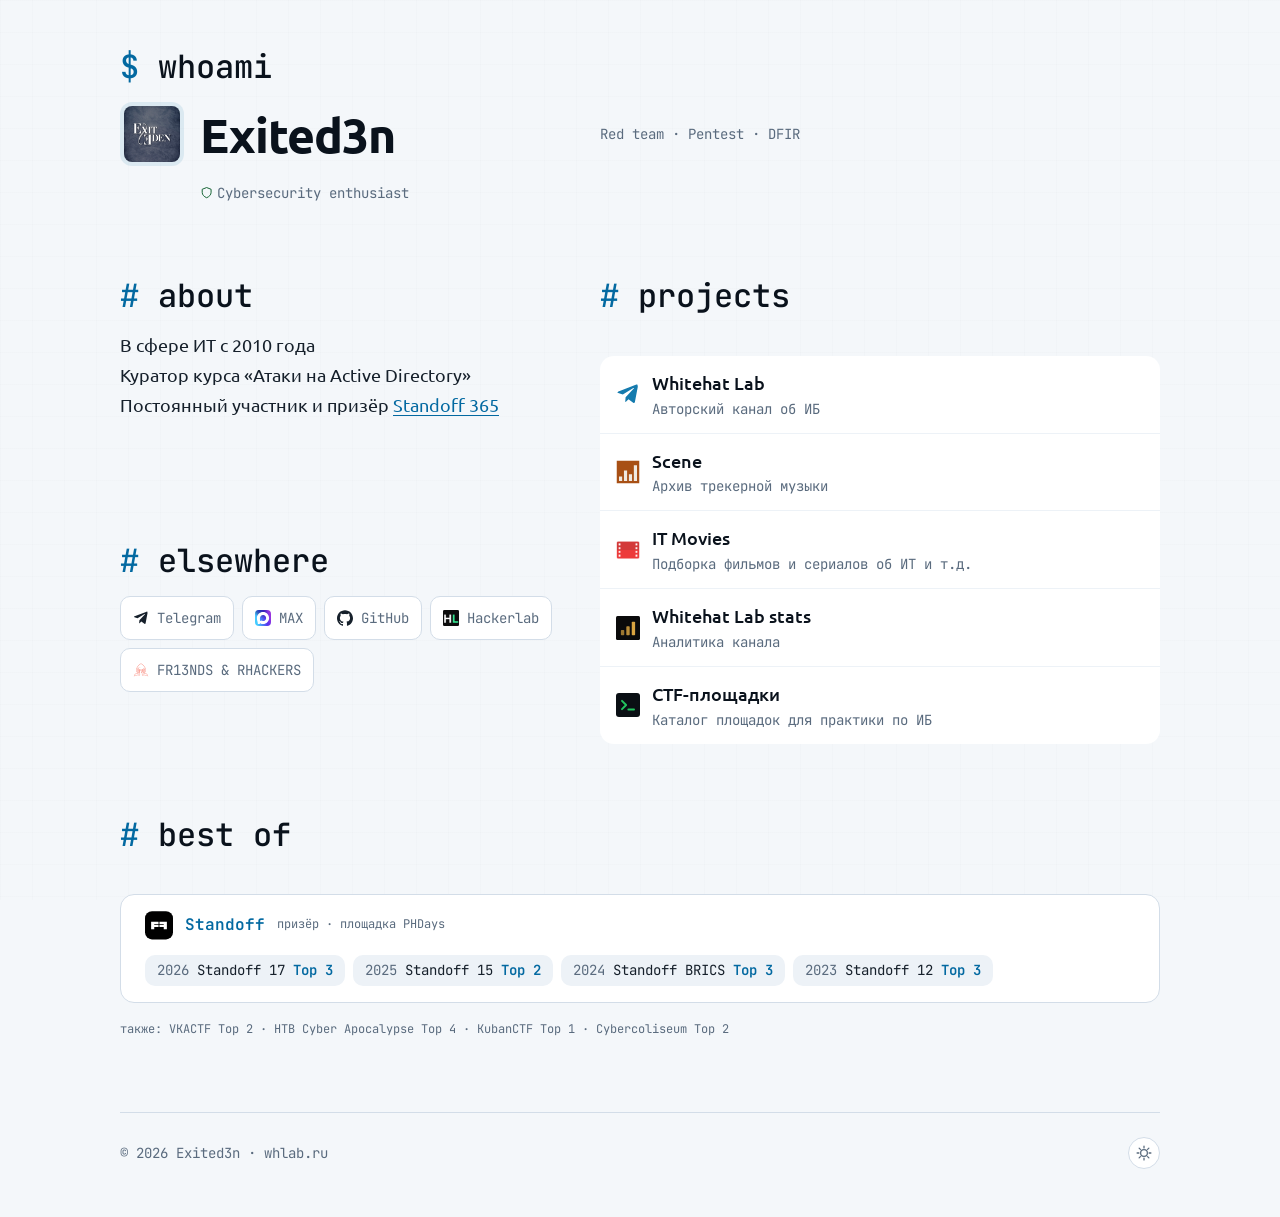
==== commit 326ab091: "Move the enthusiast line under the name and tighten project rows «Cybersecurity enthusiast» со щитом" ====
--- a/index.html
+++ b/index.html
@@ -72,7 +72,8 @@
         <img class="hero__avatar" src="static/exited3n.png" alt="" width="64" height="64">
         <h1 class="hero__name">Exited3n</h1>
       </div>
-      <p class="hero__role">Red team · Pentest · DFIR <span class="hero__tag"><span class="hero__sep" aria-hidden="true">· </span><span class="hero__shield" aria-hidden="true"><svg viewBox="0 0 24 24" fill="none" stroke="currentColor" stroke-width="1.8" stroke-linejoin="round" focusable="false"><path d="M12 2.8 20 5.9v5.6c0 4.6-3.3 7.6-8 9.7-4.7-2.1-8-5.1-8-9.7V5.9z"/></svg></span>Cybersecurity enthusiast</span></p>
+      <p class="hero__tag"><span class="hero__shield" aria-hidden="true"><svg viewBox="0 0 24 24" fill="none" stroke="currentColor" stroke-width="1.8" stroke-linejoin="round" focusable="false"><path d="M12 2.8 20 5.9v5.6c0 4.6-3.3 7.6-8 9.7-4.7-2.1-8-5.1-8-9.7V5.9z"/></svg></span>Cybersecurity enthusiast</p>
+      <p class="hero__role">Red team · Pentest · DFIR</p>
     </header>
 
     <main id="main">
--- a/css/tokens.css
+++ b/css/tokens.css
@@ -67,6 +67,11 @@
   --radius: 10px;
   --radius-md: 12px;
   --radius-lg: 14px;
+
+  /* Аватар в шапке. Спека §5: 64px. Токен, а не литерал в двух местах:
+     от этой же величины считается отступ подписи под именем, и если
+     аватар однажды вырастет, подпись обязана поехать вместе с ним. */
+  --avatar-size: 64px;
 
   --font: 'Ubuntu', -apple-system, BlinkMacSystemFont, 'Segoe UI', Roboto, sans-serif;
   --mono: 'JetBrains Mono', ui-monospace, 'SF Mono', 'Cascadia Code', Consolas, monospace;
--- a/css/style.css
+++ b/css/style.css
@@ -121,8 +121,8 @@
 
 .hero__avatar {
   flex: none;
-  width: 64px;
-  height: 64px;
+  width: var(--avatar-size);
+  height: var(--avatar-size);
   padding: var(--space-1);
   border-radius: var(--radius-md);
   background: var(--accent-soft);
@@ -152,14 +152,22 @@
   color: var(--muted);
 }
 
-/* Точка-разделитель живёт внутри .hero__tag, а не перед ним. Разметка
-   «DFIR<span> · </span><span>щит …</span>» на 320–420px переносила строку
-   после точки: браузер добивал первую строку всем, что влезало, и
-   последней возможностью переноса оказывался стык перед щитом. Строка
-   кончалась висячей точкой, вторая начиналась со щита — разделитель
-   читался как обрубок списка. Внутри неразрывного .hero__tag точка
-   физически не может оторваться от того, что разделяет. */
-.hero__tag { white-space: nowrap; }
+/* Подпись живёт под именем, а не после роли. Щит и «Cybersecurity
+   enthusiast» — характеристика человека, а Red team · Pentest · DFIR —
+   строка специализации в правой колонке; в одной строке они спорили за
+   внимание и рвали подпись переносом на узких экранах.
+
+   Отступ слева равен аватару с зазором: подпись начинается ровно под
+   буквой имени, а не под аватаром. Ниже 640px аватар встаёт над именем,
+   и отступ снимается — там подпись и так под именем. */
+.hero__tag {
+  margin: 0;
+  margin-inline-start: calc(var(--avatar-size) + var(--space-4));
+  font-family: var(--mono);
+  font-size: 0.875rem;
+  color: var(--muted);
+  white-space: nowrap;
+}
 
 /* Щит неразрывен со словом «enthusiast»: перенос разорвал бы связку
    пополам. Вертикальное выравнивание по нижнему краю — щит не должен
@@ -179,10 +187,12 @@
    поэтому правый край шапки совпадает с правым краем панели projects и
    глаз ведёт по одной вертикали сверху вниз.
 
-   Роль выровнена по центру строки с именем, а не по её верху. Кнопок в
-   шапке больше нет: строка из одного 14px текста, прижатая к верхнему
-   краю 64-пиксельного аватара, читалась бы как обрезанный блок, а по
-   центру садится на оптическую середину имени.
+   Три строки, а не две: подпись со щитом ушла из роли в отдельный ряд
+   под именем. Второй ряд остаётся ровно 64px — аватар и имя, — поэтому
+   роль, выровненная по центру этого ряда, по-прежнему садится на
+   оптическую середину имени, а не на середину всей левой колонки.
+   Если положить подпись в тот же ряд, роль уехала бы вниз, между именем
+   и подписью.
 
    900px — не произвол: роль в моно 14px занимает около 460px, и ниже
    этого порога правая колонка перестаёт вмещать её в одну строку.
@@ -193,7 +203,8 @@
     grid-template-columns: 1fr 1.25fr;
     grid-template-areas:
       'prompt prompt'
-      'id     role';
+      'id     role'
+      'tag    .';
     column-gap: var(--space-6);
     align-items: center;
   }
@@ -201,6 +212,7 @@
   .hero__prompt { grid-area: prompt; }
   .hero__id     { grid-area: id; }
   .hero__role   { grid-area: role; }
+  .hero__tag    { grid-area: tag; }
 }
 
 /* --- Секции ------------------------------------------------------------ */
@@ -482,10 +494,12 @@
   color: var(--tg);
 }
 
+/* Название и подпись прижаты друг к другу: интерлиньяж обоих (1.65) уже
+   даёт воздух между строками, а прежний gap в 4px добавлял к нему ещё
+   один зазор, и пара читалась как два отдельных пункта списка. */
 .row__body {
   display: flex;
   flex-direction: column;
-  gap: var(--space-1);
   min-width: 0;
 }
 
@@ -763,6 +777,8 @@
     gap: var(--space-3);
   }
 
+  .hero__tag { margin-inline-start: 0; }
+
   .wrapper { padding-block: var(--space-5); }
 }
 
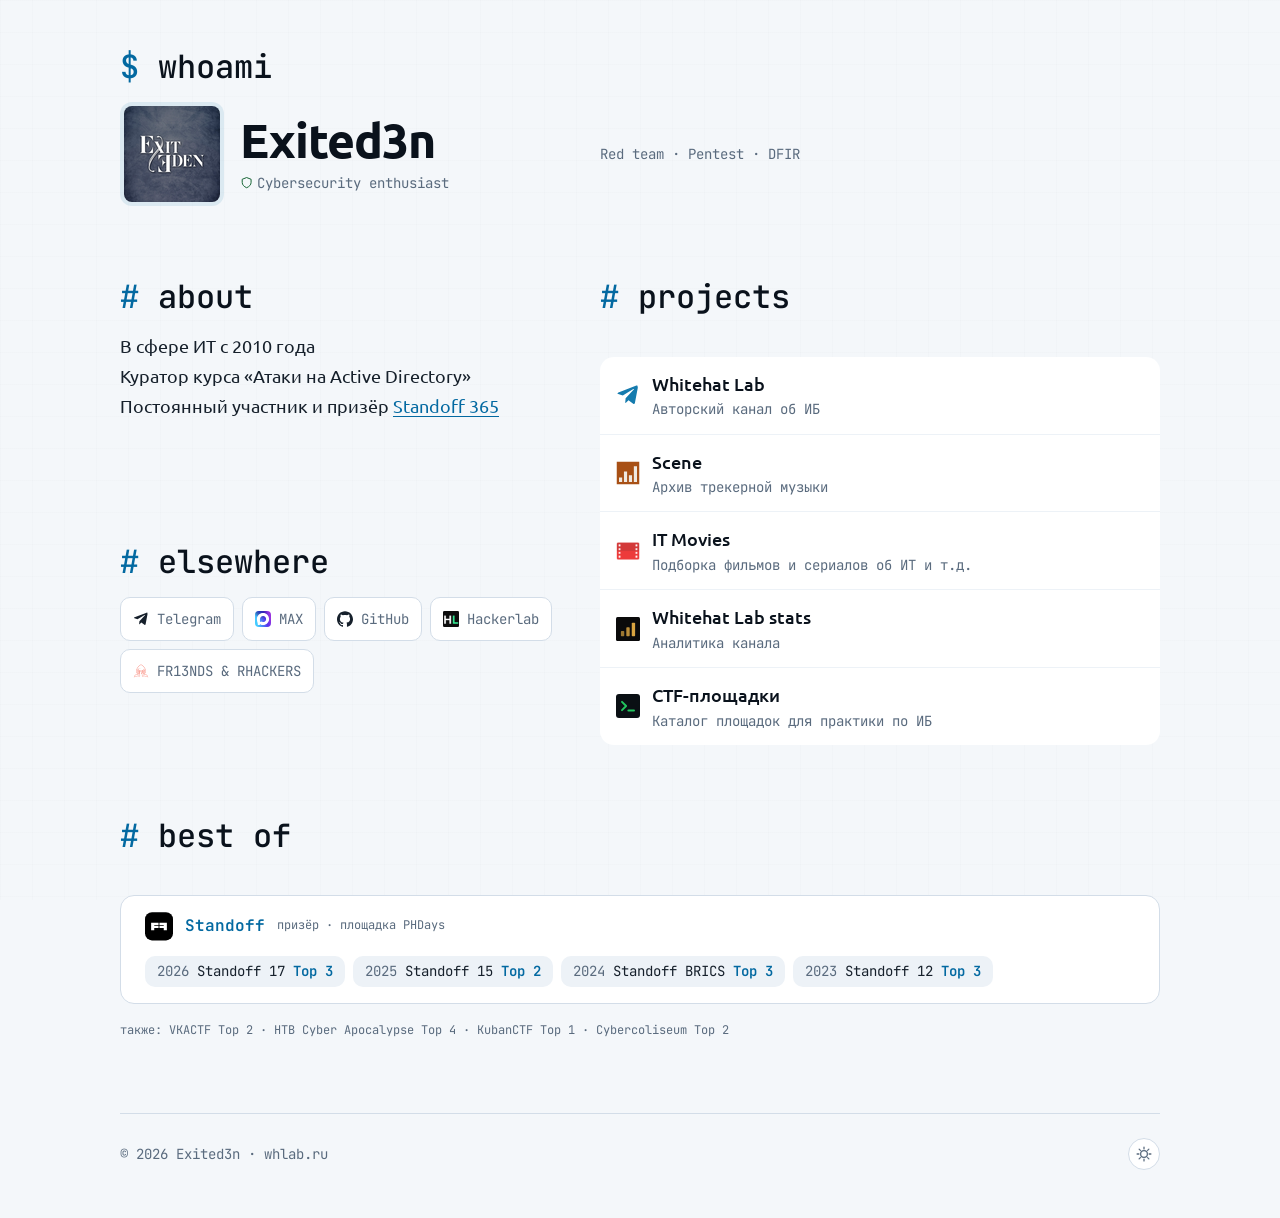
==== commit 611619c7: "Grow the avatar to 96px and keep the tag flush under the name «Cybersecurity enthusiast» со щитом бо" ====
--- a/index.html
+++ b/index.html
@@ -69,10 +69,12 @@
     <header class="hero">
       <p class="hero__prompt"><span class="hero__prompt-mark">$</span>whoami</p>
       <div class="hero__id">
-        <img class="hero__avatar" src="static/exited3n.png" alt="" width="64" height="64">
-        <h1 class="hero__name">Exited3n</h1>
+        <div class="hero__names">
+          <h1 class="hero__name">Exited3n</h1>
+          <p class="hero__tag"><span class="hero__shield" aria-hidden="true"><svg viewBox="0 0 24 24" fill="none" stroke="currentColor" stroke-width="1.8" stroke-linejoin="round" focusable="false"><path d="M12 2.8 20 5.9v5.6c0 4.6-3.3 7.6-8 9.7-4.7-2.1-8-5.1-8-9.7V5.9z"/></svg></span>Cybersecurity enthusiast</p>
+        </div>
+        <img class="hero__avatar" src="static/exited3n.png" alt="" width="96" height="96">
       </div>
-      <p class="hero__tag"><span class="hero__shield" aria-hidden="true"><svg viewBox="0 0 24 24" fill="none" stroke="currentColor" stroke-width="1.8" stroke-linejoin="round" focusable="false"><path d="M12 2.8 20 5.9v5.6c0 4.6-3.3 7.6-8 9.7-4.7-2.1-8-5.1-8-9.7V5.9z"/></svg></span>Cybersecurity enthusiast</p>
       <p class="hero__role">Red team · Pentest · DFIR</p>
     </header>
 
--- a/css/tokens.css
+++ b/css/tokens.css
@@ -68,10 +68,11 @@
   --radius-md: 12px;
   --radius-lg: 14px;
 
-  /* Аватар в шапке. Спека §5: 64px. Токен, а не литерал в двух местах:
-     от этой же величины считается отступ подписи под именем, и если
-     аватар однажды вырастет, подпись обязана поехать вместе с ним. */
-  --avatar-size: 64px;
+  /* Аватар в шапке. 96px — размер исходника static/exited3n.png, а не
+     плитки: вокруг картинки 4px подложки с каждой стороны, поэтому сама
+     плитка шире. Токен, а не литерал в правиле: от него же считается
+     плитка, и замена картинки на другой размер — это правка одной строки. */
+  --avatar-size: 96px;
 
   --font: 'Ubuntu', -apple-system, BlinkMacSystemFont, 'Segoe UI', Roboto, sans-serif;
   --mono: 'JetBrains Mono', ui-monospace, 'SF Mono', 'Cascadia Code', Consolas, monospace;
--- a/css/style.css
+++ b/css/style.css
@@ -112,17 +112,39 @@
   color: var(--text-strong);
 }
 
-/* Аватар слева от имени на десктопе. Спека §5: 64px, radius 12px. */
+/* Аватар слева от имени; ниже 640px он встаёт над именем. Плитка 104px:
+   исходник 96px и 4px подложки с каждой стороны.
+
+   Имя и подпись — один блок, а не два элемента сетки: подпись должна
+   стоять вплотную под именем при любом размере аватара. Отдельным рядом
+   она привязывалась бы к высоте плитки, и с плиткой 104px между именем
+   и подписью открылась бы дыра в сорок пикселей. */
 .hero__id {
   display: flex;
   align-items: center;
   gap: var(--space-4);
 }
 
+/* В разметке имя идёт первым, аватар — вторым: имя задаёт начало блока
+   для чтения и скринридера, а картинка декоративная (alt=""), так что
+   после заголовка ей нечего терять. На экране аватар всё равно слева:
+   order ставит его перед именем, пока .hero__id остаётся флексом, а с
+   900px он и так первая колонка грида. */
+.hero__names {
+  display: flex;
+  flex-direction: column;
+  gap: var(--space-2);
+  min-width: 0;
+}
+
+/* Плитка шире картинки на подложку с обеих сторон: 96px исходника плюс
+   4px подложки. object-fit: cover держит картинку квадратной, если
+   исходник когда-нибудь переедет на другое соотношение. */
 .hero__avatar {
   flex: none;
-  width: var(--avatar-size);
-  height: var(--avatar-size);
+  order: -1;
+  width: calc(var(--avatar-size) + 2 * var(--space-1));
+  height: calc(var(--avatar-size) + 2 * var(--space-1));
   padding: var(--space-1);
   border-radius: var(--radius-md);
   background: var(--accent-soft);
@@ -157,12 +179,11 @@
    строка специализации в правой колонке; в одной строке они спорили за
    внимание и рвали подпись переносом на узких экранах.
 
-   Отступ слева равен аватару с зазором: подпись начинается ровно под
-   буквой имени, а не под аватаром. Ниже 640px аватар встаёт над именем,
-   и отступ снимается — там подпись и так под именем. */
+   Подпись стоит вплотную под именем внутри .hero__names: отступ задаёт
+   gap этого блока, а не поле слева, поэтому подпись остаётся под именем
+   и на узком экране, где аватар встаёт над ним. */
 .hero__tag {
   margin: 0;
-  margin-inline-start: calc(var(--avatar-size) + var(--space-4));
   font-family: var(--mono);
   font-size: 0.875rem;
   color: var(--muted);
@@ -187,12 +208,13 @@
    поэтому правый край шапки совпадает с правым краем панели projects и
    глаз ведёт по одной вертикали сверху вниз.
 
-   Три строки, а не две: подпись со щитом ушла из роли в отдельный ряд
-   под именем. Второй ряд остаётся ровно 64px — аватар и имя, — поэтому
-   роль, выровненная по центру этого ряда, по-прежнему садится на
-   оптическую середину имени, а не на середину всей левой колонки.
-   Если положить подпись в тот же ряд, роль уехала бы вниз, между именем
-   и подписью.
+   Роль выровнена по центру ряда, а не по базовой линии. Baseline здесь
+   обманывает: .hero__id — грид с центрированными элементами, и наружу он
+   не отдаёт линию имени, браузер синтезирует её по нижнему краю блока.
+   Роль садилась на низ аватара — на 50px ниже имени. Центр ряда держит
+   её на оптической линии имени: при 48px имени и 104px плитке базовая
+   линия роли оказывается в трёх пикселях от линии имени, то есть на глаз
+   они стоят на одной строке.
 
    900px — не произвол: роль в моно 14px занимает около 460px, и ниже
    этого порога правая колонка перестаёт вмещать её в одну строку.
@@ -203,16 +225,27 @@
     grid-template-columns: 1fr 1.25fr;
     grid-template-areas:
       'prompt prompt'
-      'id     role'
-      'tag    .';
+      'id     role';
     column-gap: var(--space-6);
     align-items: center;
   }
 
   .hero__prompt { grid-area: prompt; }
-  .hero__id     { grid-area: id; }
-  .hero__role   { grid-area: role; }
-  .hero__tag    { grid-area: tag; }
+
+  /* Имя и подпись раскладываются колонками внутри .hero__id, а не в
+     общем гриде: так подпись всегда прижата к имени, а аватар стоит
+     слева независимо от их высоты. */
+  .hero__id {
+    grid-area: id;
+    display: grid;
+    grid-template-columns: auto 1fr;
+    align-items: center;
+  }
+
+  .hero__avatar { order: 0; grid-column: 1; grid-row: 1; }
+  .hero__names  { grid-column: 2; grid-row: 1; }
+
+  .hero__role { grid-area: role; }
 }
 
 /* --- Секции ------------------------------------------------------------ */
@@ -777,8 +810,6 @@
     gap: var(--space-3);
   }
 
-  .hero__tag { margin-inline-start: 0; }
-
   .wrapper { padding-block: var(--space-5); }
 }
 
